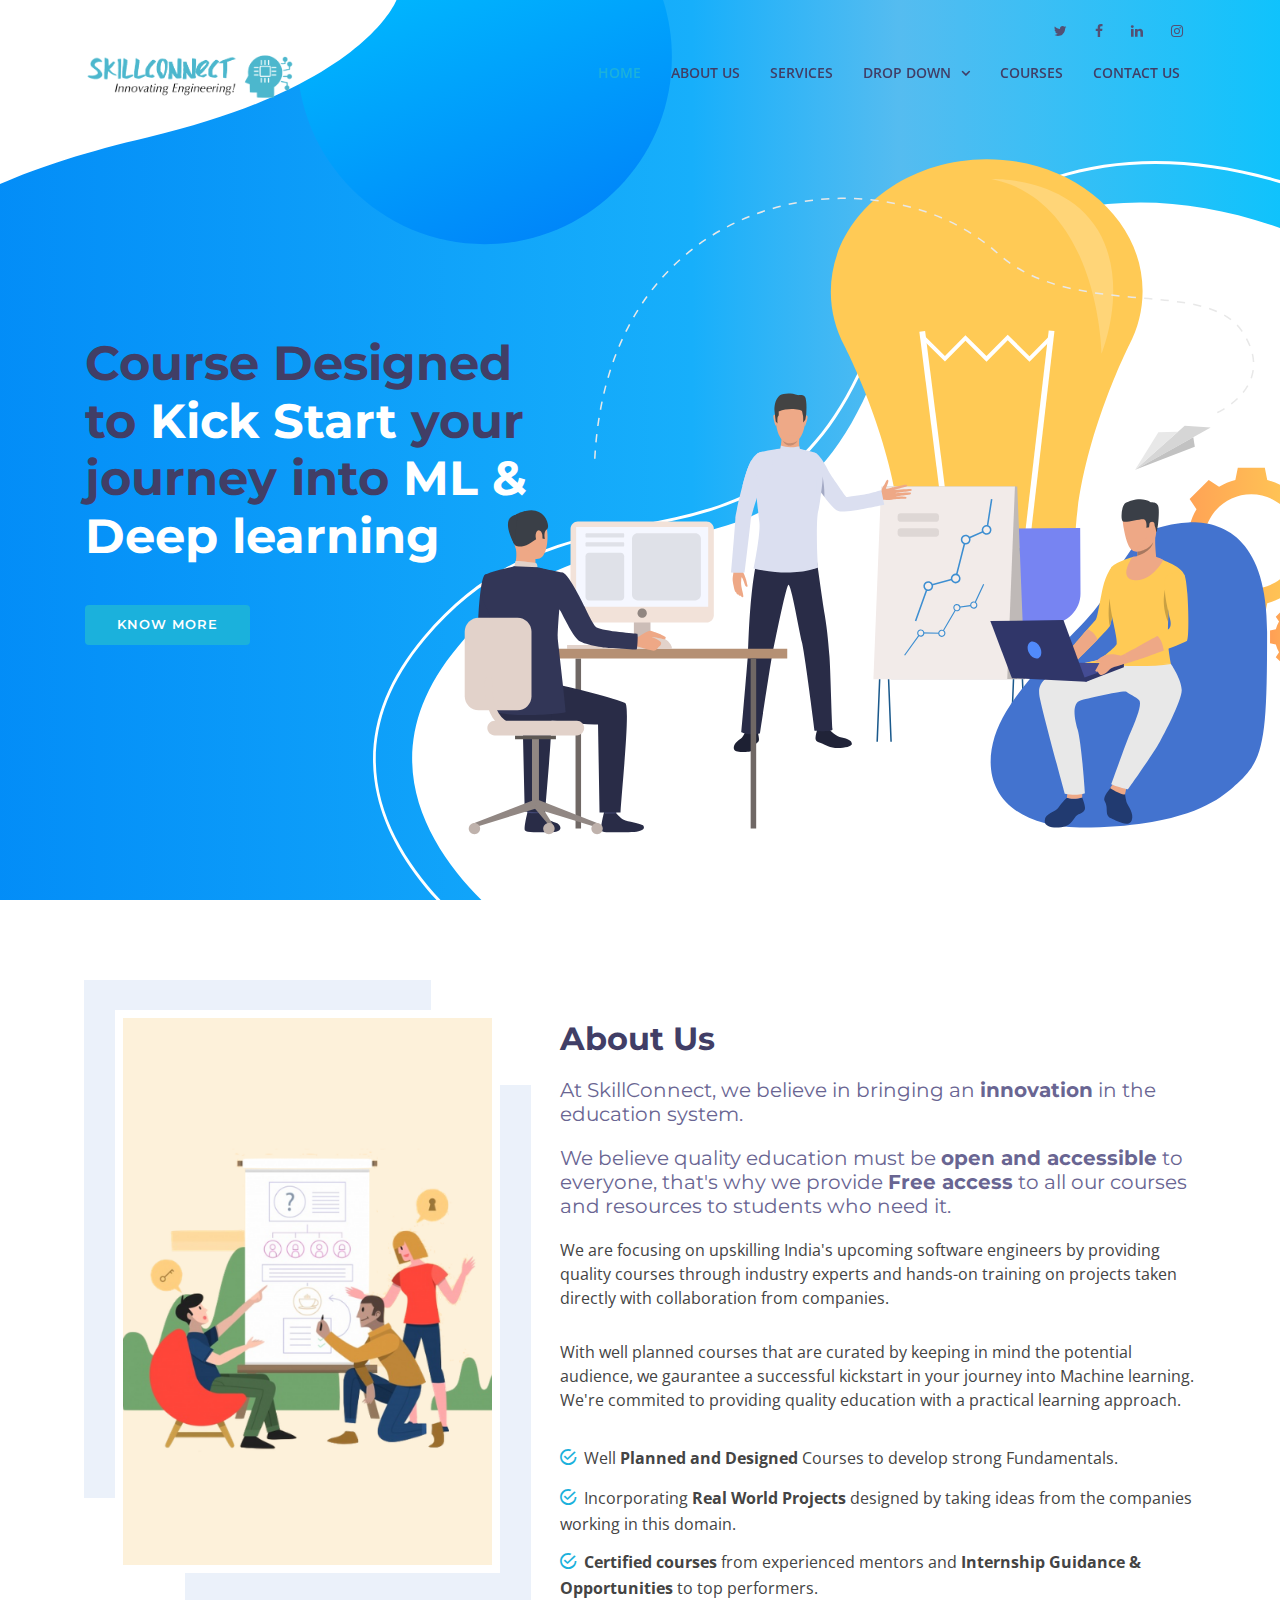
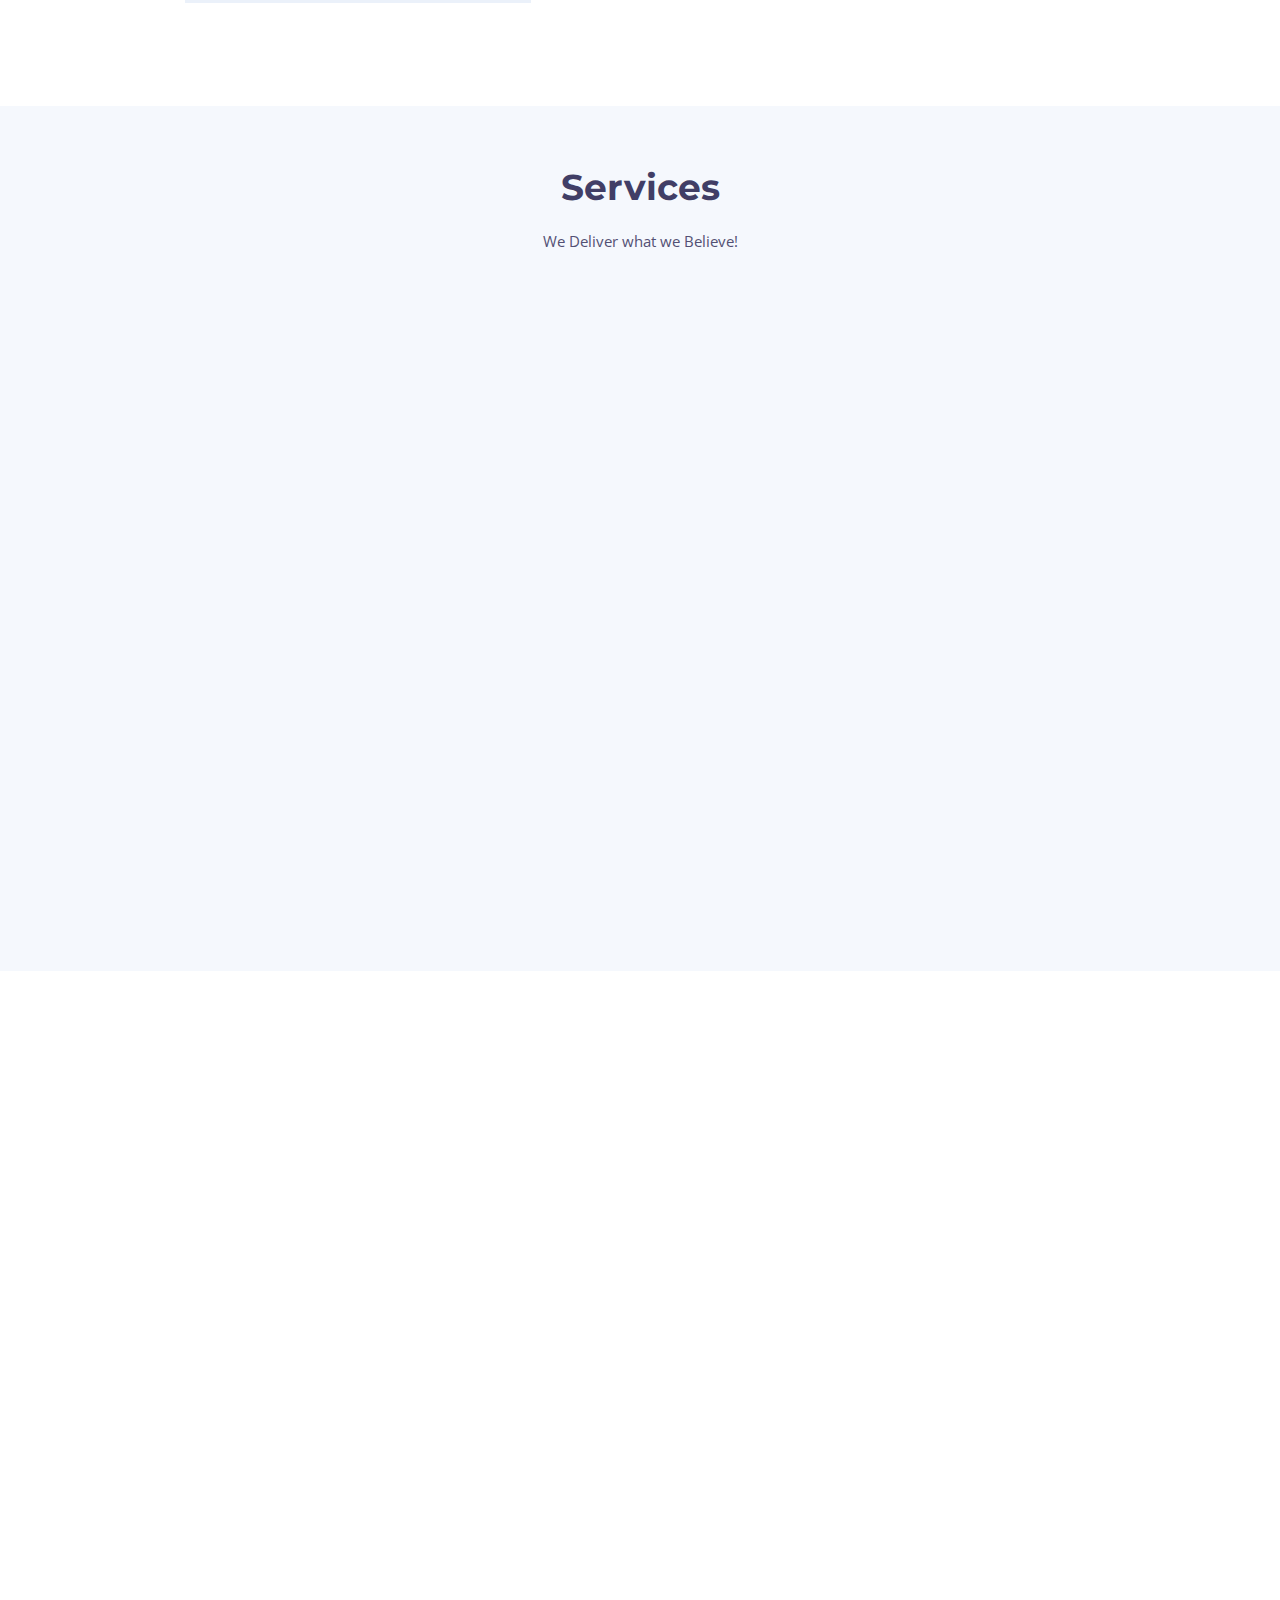
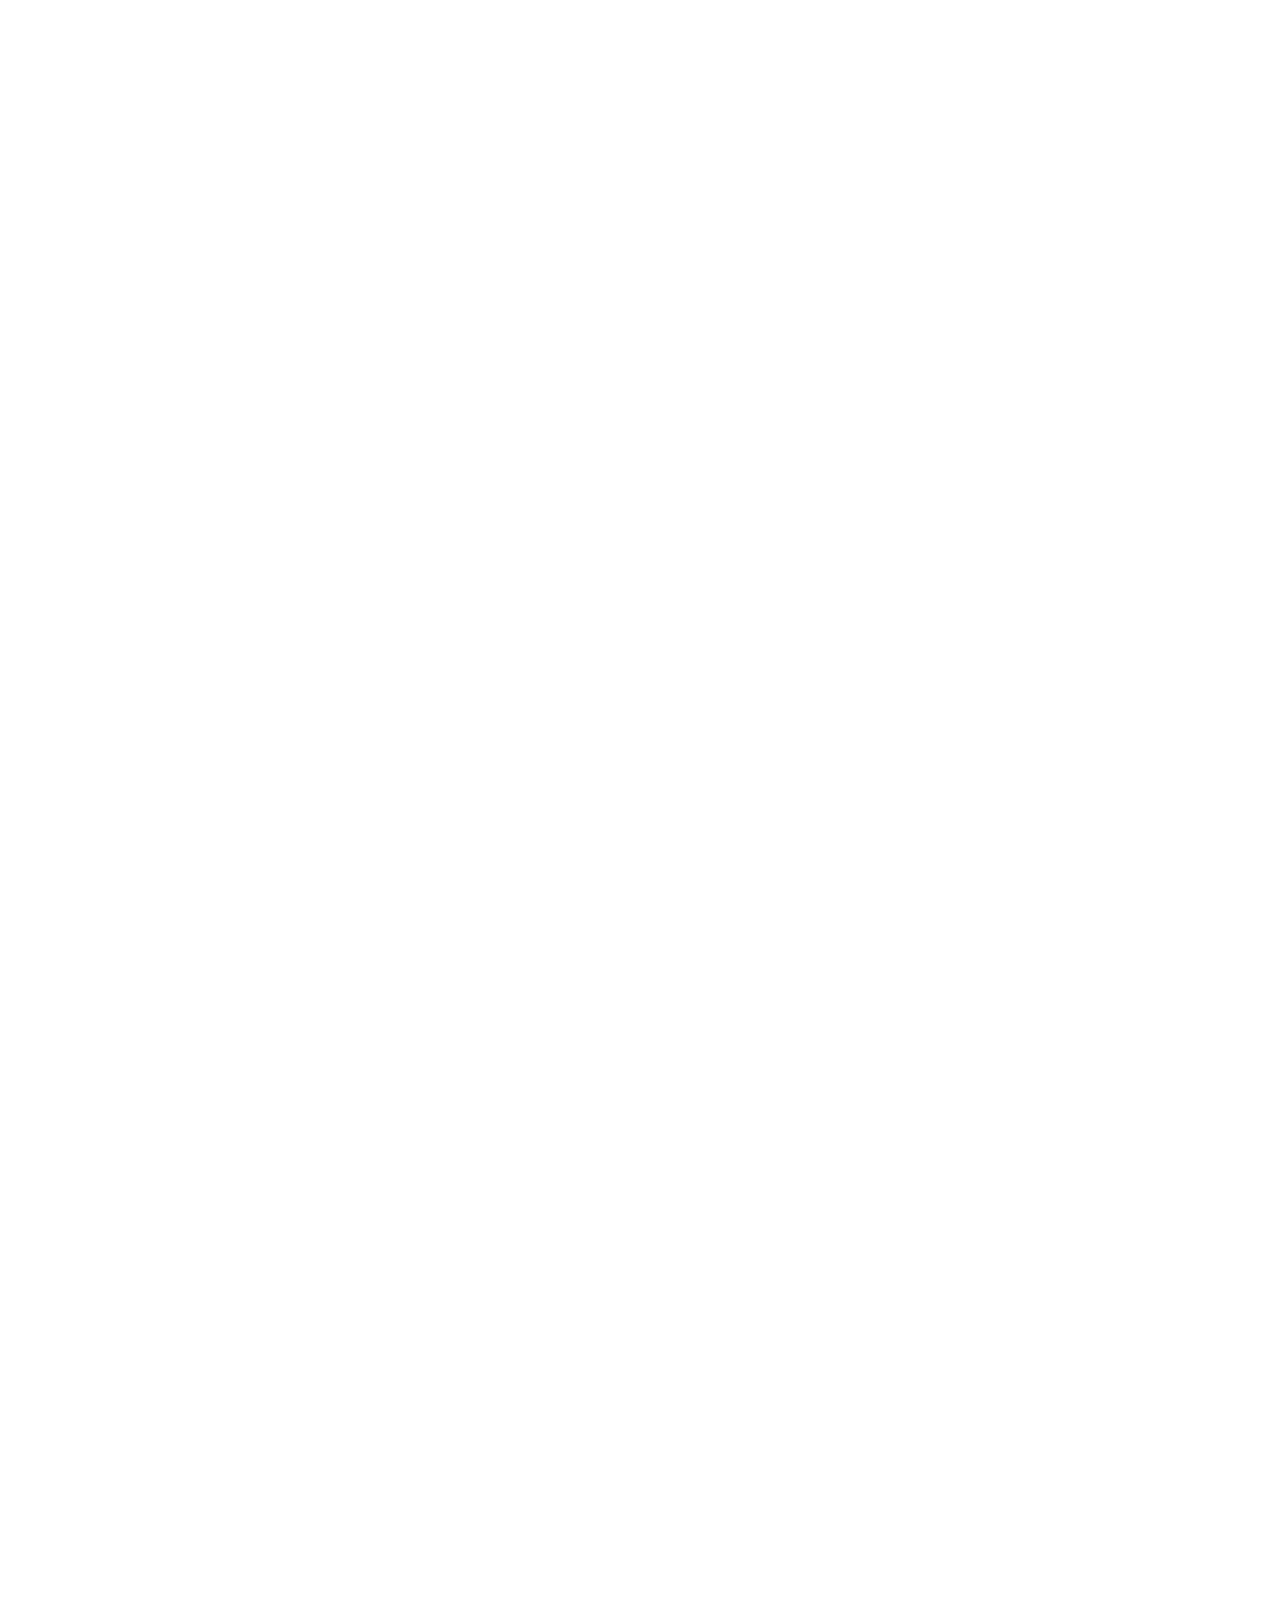
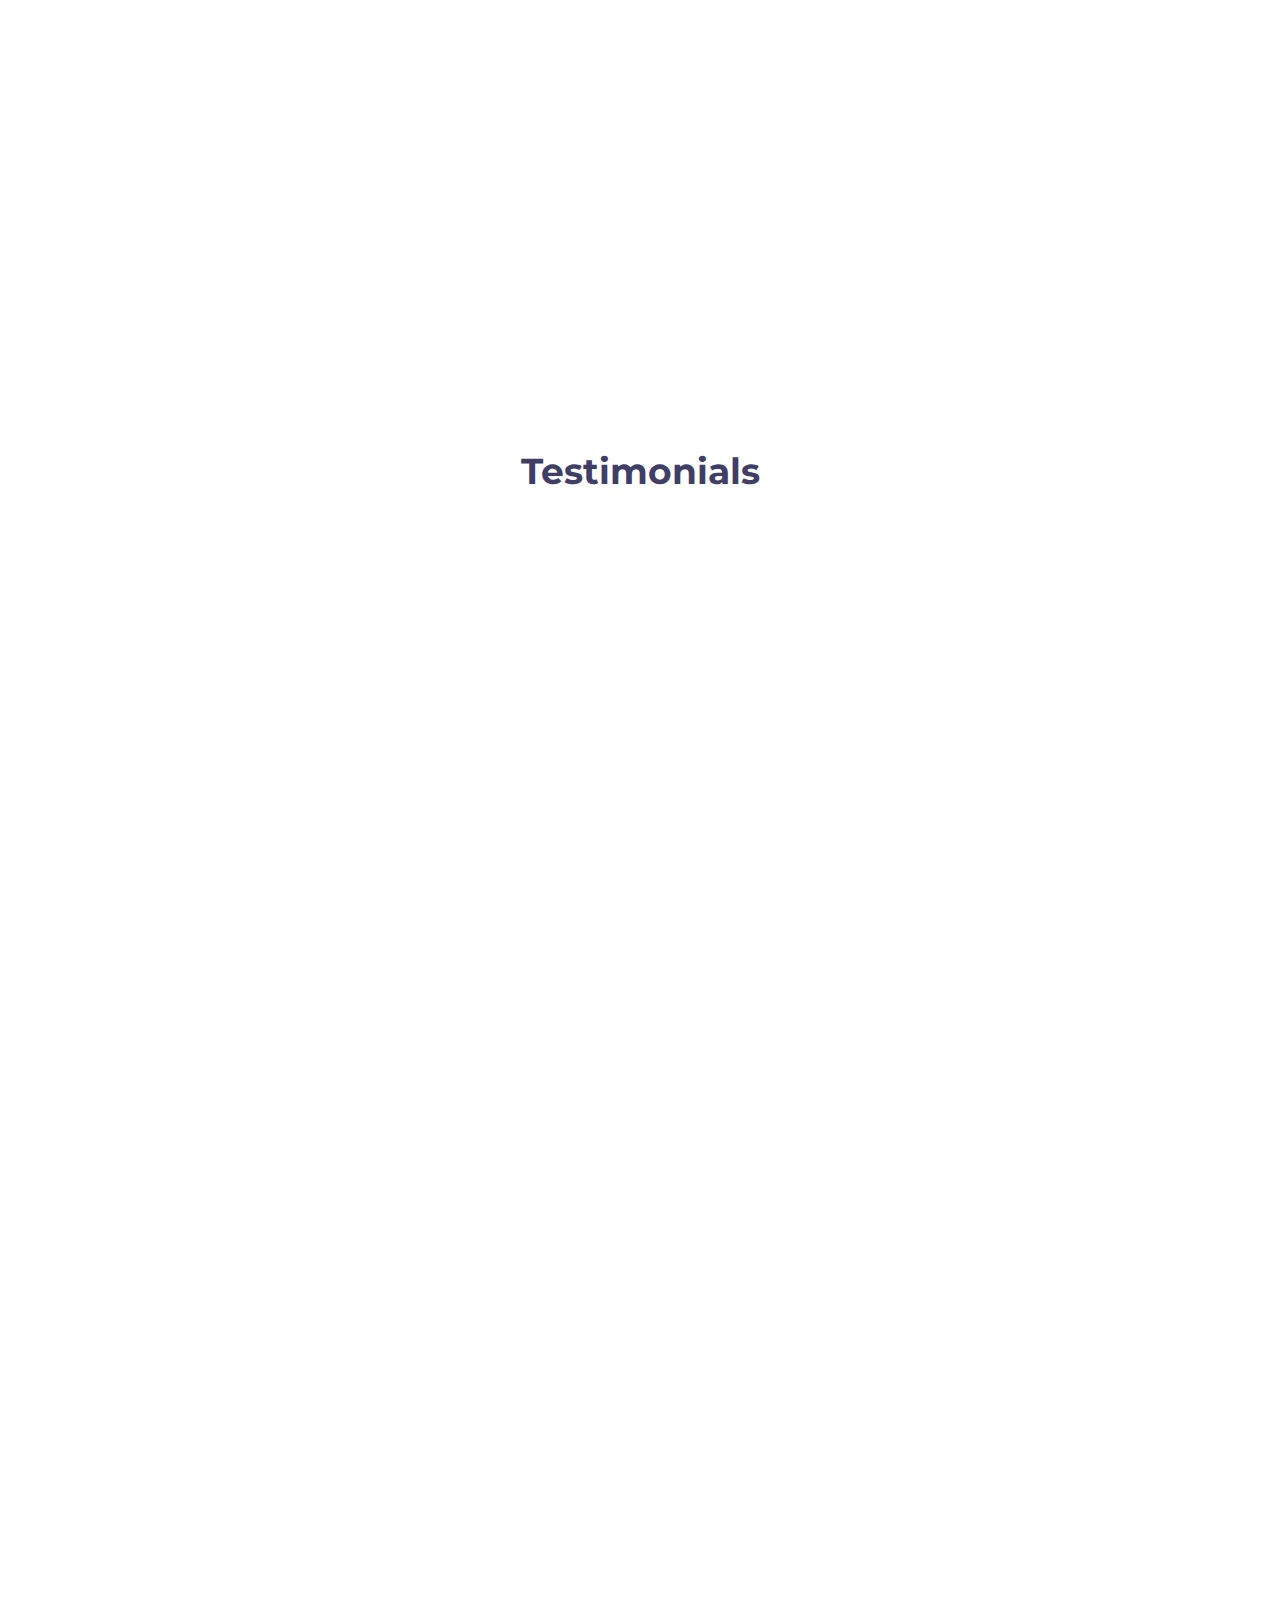
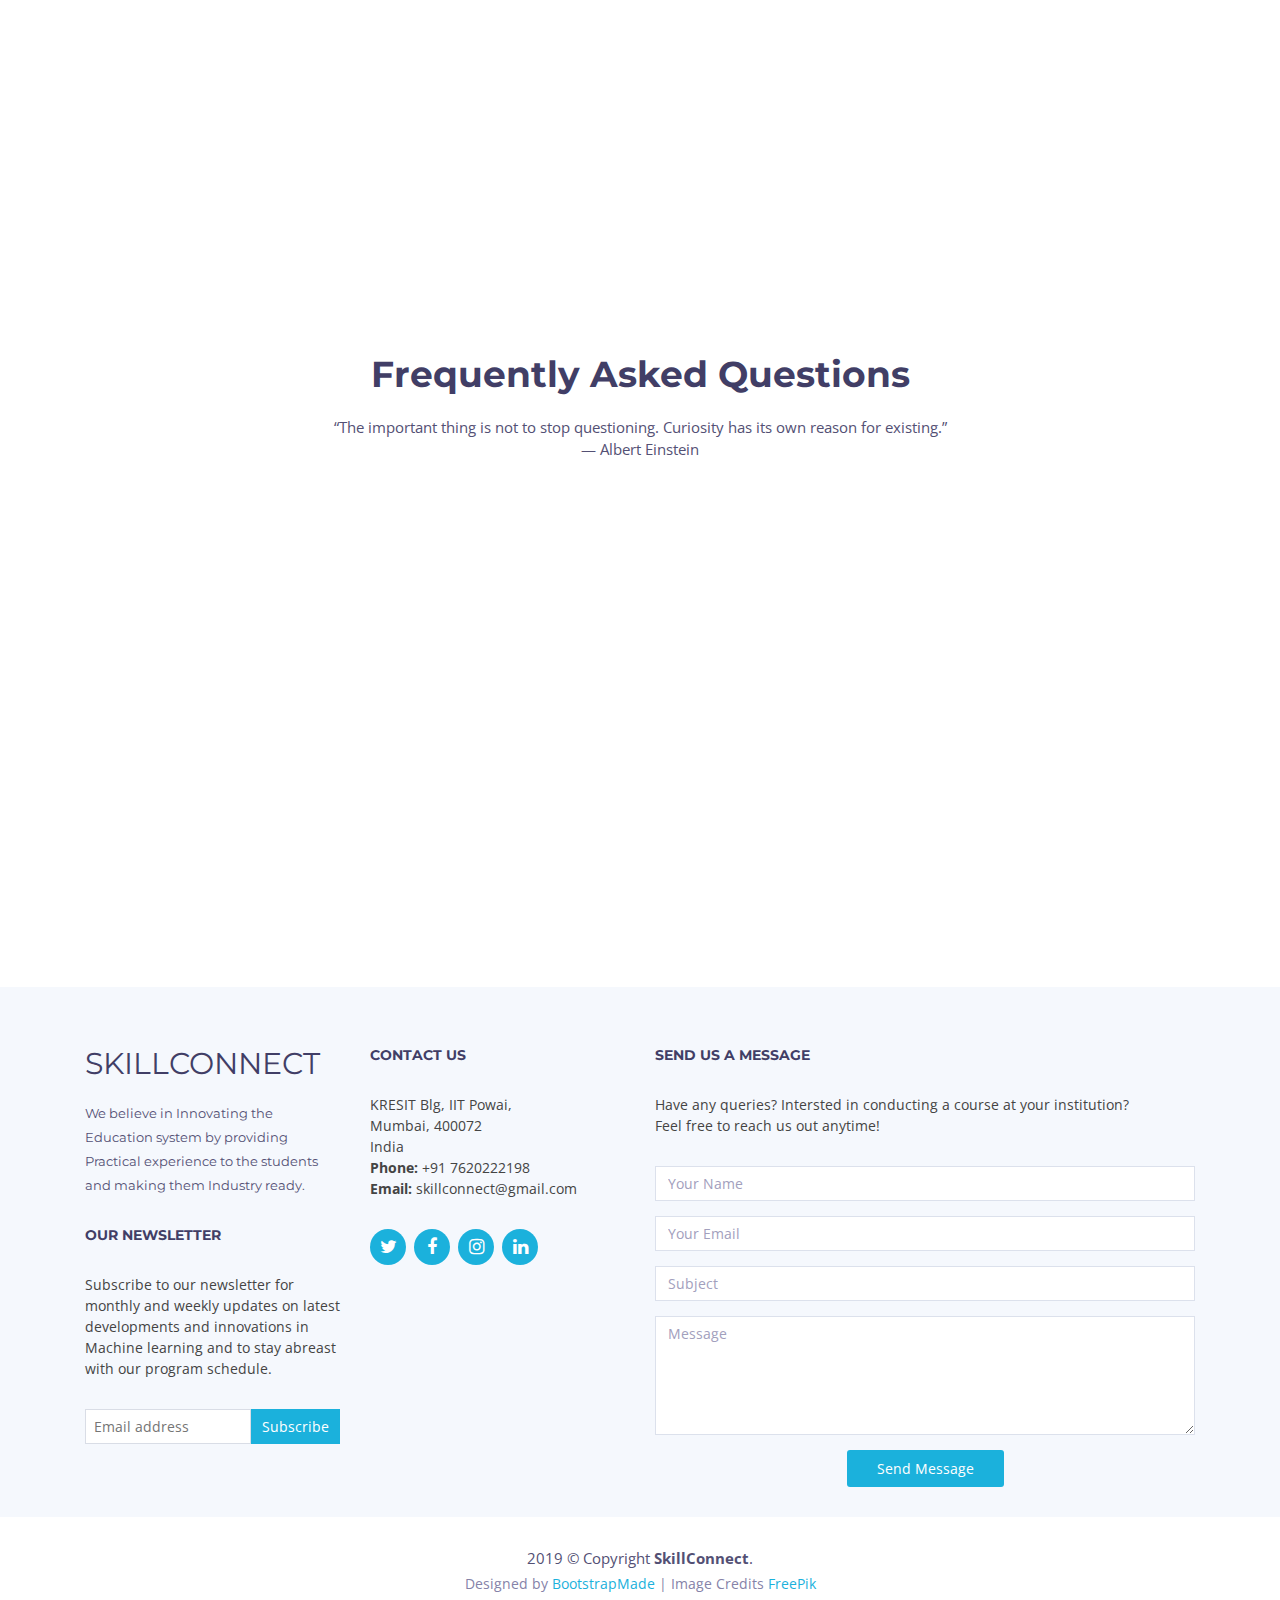
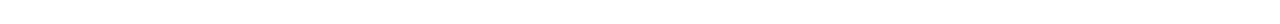
==== index.html @ 47d6748f "first commit q!" ====
<!DOCTYPE html>
<html lang="en">
<head>
  <meta charset="utf-8">
  <title>SkillConnect</title>
  <meta content="width=device-width, initial-scale=1.0" name="viewport">
  <meta content="" name="keywords">
  <meta content="" name="description">

  <!-- Favicons -->
  <link href="img/favicon.png" rel="icon">
  <link href="img/apple-touch-icon.png" rel="apple-touch-icon">

  <!-- Google Fonts -->
  <link href="https://fonts.googleapis.com/css?family=Open+Sans:300,300i,400,400i,500,600,700,700i|Montserrat:300,400,500,600,700" rel="stylesheet">

  <!-- Bootstrap CSS File -->
  <link href="lib/bootstrap/css/bootstrap.min.css" rel="stylesheet">

  <!-- Libraries CSS Files -->
  <link href="lib/font-awesome/css/font-awesome.min.css" rel="stylesheet">
  <link href="lib/animate/animate.min.css" rel="stylesheet">
  <link href="lib/ionicons/css/ionicons.min.css" rel="stylesheet">
  <link href="lib/owlcarousel/assets/owl.carousel.min.css" rel="stylesheet">
  <link href="lib/lightbox/css/lightbox.min.css" rel="stylesheet">

  <!-- Main Stylesheet File -->
  <link href="css/style.css" rel="stylesheet">

</head>

<body>
  <!--==========================
  Header
  ============================-->
  <header id="header">

    <div id="topbar">
      <div class="container">
        <div class="social-links">
          <a href="#" class="twitter"><i class="fa fa-twitter"></i></a>
          <a href="#" class="facebook"><i class="fa fa-facebook"></i></a>
          <a href="#" class="linkedin"><i class="fa fa-linkedin"></i></a>
          <a href="#" class="instagram"><i class="fa fa-instagram"></i></a>
        </div>
      </div>
    </div>

    <div class="container">

      <div class=" float-left">
        <!-- Uncomment below if you prefer to use an image logo -->
        <!-- <h1 class="text-light"><a href="#intro" class="scrollto"><span>SkillConnect</span></a></h1> -->
        <!-- <a href="#header" class="scrollto"><img src="img/SkillConnect_logo.png" height="400" width="202"></a> -->
        <a href="#intro" class="scrollto"><img src="img/logo.png" class="img-fluid" style="max-height:50px;"></a>
      </div>

      <nav class="main-nav float-right d-none d-lg-block">
        <ul>
          <li class="active"><a href="#intro">Home</a></li>
          <li><a href="#about">About Us</a></li>
          <li><a href="#services">Services</a></li>
          <li class="drop-down"><a href="">Drop Down</a>
            <ul>
              <li><a href="#">Drop Down 1</a></li>
              <li class="drop-down"><a href="#">Drop Down 2</a>
                <ul>
                  <li><a href="#">Deep Drop Down 1</a></li>
                  <li><a href="#">Deep Drop Down 2</a></li>
                  <li><a href="#">Deep Drop Down 3</a></li>
                  <li><a href="#">Deep Drop Down 4</a></li>
                  <li><a href="#">Deep Drop Down 5</a></li>
                </ul>
              </li>
              <li><a href="#">Drop Down 3</a></li>
              <li><a href="#">Drop Down 4</a></li>
              <li><a href="#">Drop Down 5</a></li>
            </ul>
          </li>
          <li><a href="#pricing">Courses</a></li>
          <li><a href="#footer">Contact Us</a></li>
        </ul>
      </nav><!-- .main-nav -->

    </div>
  </header><!-- #header -->

  <!--==========================
    Intro Section
  ============================-->
  <section id="intro" class="clearfix">
    <div class="container d-flex h-100">
      <div class="row justify-content-center align-self-center">
        <div class="col-md-6 intro-info order-md-first order-last">
          <h2>Course Designed<br>to<span> Kick Start</span> your journey into<span> ML & Deep learning</span> </h2>
          <div>
            <a href="#about" class="btn-get-started scrollto">Know More</a>
          </div>
        </div>

        <!-- <div class="col-md-6 intro-img order-md-last order-first"> -->
        <div class="col-md-6 intro-img order-md-last order-first">
          <!-- <img src="img/intro-img.png" alt="" class="img-fluid"> -->
        </div>
      </div>

    </div>
  </section><!-- #intro -->

  <main id="main">

    <!--==========================
      About Us Section
    ============================-->
    <section id="about">

      <div class="container">
        <div class="row">

          <div class="col-lg-5 col-md-6">
            <div class="about-img">
              <img src="img/about-img.jpg" alt="">
            </div>
          </div>

          <div class="col-lg-7 col-md-6">
            <div class="about-content">
              <h2>About Us</h2>
              <h3>At SkillConnect, we believe in bringing an <strong>innovation</strong> in the education system.</h3>
              <h3>We believe quality education must be <strong>open and accessible</strong> to everyone, that's why we provide <strong>Free access</strong> to all our courses and resources to students who need it.</h3>
              <p>We are focusing on upskilling India's upcoming software engineers by providing quality courses through industry experts and hands-on training on projects taken directly with collaboration from companies.</p>
              <p>With well planned courses that are curated by keeping in mind the potential audience, we gaurantee a successful kickstart in your journey into Machine learning. We're commited to providing quality education with a practical learning approach.</p>
              <ul>
                <li><i class="ion-android-checkmark-circle"></i> Well <strong>Planned and Designed</strong> Courses to develop strong Fundamentals.</li>
                <li><i class="ion-android-checkmark-circle"></i> Incorporating <strong>Real World Projects</strong> designed by taking ideas from the companies working in this domain.</li>
                <li><i class="ion-android-checkmark-circle"></i> <strong>Certified courses</strong> from experienced mentors and <strong>Internship Guidance & Opportunities</strong> to top performers.</li>
              </ul>
            </div>
          </div>
        </div>
      </div>

    </section><!-- #about -->


    <!--==========================
      Services Section
    ============================-->
    <section id="services" class="section-bg">
      <div class="container">

        <header class="section-header">
          <h3>Services</h3>
          <p>We Deliver what we Believe!</p>
        </header>

        <div class="row">

          <div class="col-md-6 col-lg-4 wow bounceInUp" data-wow-duration="1.4s">
            <div class="box">
              <div class="icon" style="background: #fceef3;"><i class="ion-ios-star" style="color: #ff689b;"></i></div>
              <h4 class="title"><a href="">Learn from experts</a></h4>
              <p class="description">Mentors are a group of Researchers from premier institutes with vast experience in teaching and training.</p>
            </div>
          </div>
          <div class="col-md-6 col-lg-4 wow bounceInUp" data-wow-duration="1.4s">
            <div class="box">
              <div class="icon" style="background: #fff0da;"><i class="ion-ios-paper-outline" style="color: #e98e06;"></i></div>
              <h4 class="title"><a href="">Certified Course</a></h4>
              <p class="description">We're offering a number of offline intensive courses. Get certified in the hot-topics that interest you the most.</p>
            </div>
          </div>

          <div class="col-md-6 col-lg-4 wow bounceInUp" data-wow-delay="0.1s" data-wow-duration="1.4s">
            <div class="box">
              <div class="icon" style="background: #e6fdfc;"><i class="fa fa-check-square-o" style="color: #3fcdc7;"></i></div>
              <h4 class="title"><a href="">Commitment to Quality</a></h4>
              <p class="description">If you're unhappy with our program & feel you shouldn't have to pay for it then<br><b> We won't charge you anything.</b></p>
            </div>
          </div>
          <div class="col-md-6 col-lg-4 wow bounceInUp" data-wow-delay="0.1s" data-wow-duration="1.4s">
            <div class="box">
              <div class="icon" style="background: #eafde7;"><i class="ion-android-happy" style="color:#41cf2e;"></i></div>
              <h4 class="title"><a href="">Code for Schools</a></h4>
              <p class="description">We believe in giving every child the skills and opportunity to change the world through our foundation courses.</p>
            </div>
          </div>

          <div class="col-md-6 col-lg-4 wow bounceInUp" data-wow-delay="0.2s" data-wow-duration="1.4s">
            <div class="box">
              <div class="icon" style="background: #e1eeff;"><i class="fa fa-code" style="color: #2282ff;"></i></div>
              <h4 class="title"><a href="">Industry Projects</a></h4>
              <p class="description">We strongly believe in learning by doing that's why we collect real-world projects through collaboration with companies.</p>
            </div>
          </div>
          <div class="col-md-6 col-lg-4 wow bounceInUp" data-wow-delay="0.2s" data-wow-duration="1.4s">
            <div class="box">
              <div class="icon" style="background: #ecebff;"><i class="fa fa-rocket" style="color: #8660fe;"></i></div>
              <h4 class="title"><a href="">Internship Guidance</a></h4>
              <p class="description">Just Certificates aren't a great way to measure skills, we provide Internship Guidance to top performers.</p>
            </div>
          </div>

        </div>

      </div>
    </section><!-- #services -->

    <!--==========================
      Why Us Section
    ============================-->
    <section id="why-us" class="wow fadeIn">
      <div class="container-fluid">

        <header class="section-header">
          <h3>Why choose us?</h3>
          <p>When you make a choice, you change the future.</p>
        </header>

        <div class="row">

          <div class="col-lg-6">
            <div class="why-us-img">
              <img src="img/why-us.jpg" alt="" class="img-fluid">
            </div>
          </div>

          <div class="col-lg-6">
            <div class="why-us-content">
              <p>We live in a country where number of engineers is increasing tremendously, but a survey says 67% engineers are not skilled to get jobs. Considering graduates from Mumbai University only 0.4% engineers are getting salary above 8 lakhs/year.<br><br>We strongly believe that it’s experience that makes one more skilled than just theoretical knowledge. Our company is trying to bridge the gap between students and experts through intensive training courses and internship opportunities.</p>

              <div class="features wow bounceInUp clearfix">
                <i class="fa fa-male" style="color: #f058dc;"></i>
                <h4>Learn from experienced Researchers.</h4>
                <p>We're a team of Researchers and Developers with a vast experience in teaching and training.</p>
              </div>

              <div class="features wow bounceInUp clearfix">
                <i class="fa fa-credit-card" style="color: #ffb774;"></i>
                <h4>Pay only if you're benefited!</h4>
                <p>Our first Commitment is to provide quality education, if you're unhappy with the experience, we believe that we become unsuccessful and we won't charge you anything.</p>
              </div>

              <div class="features wow bounceInUp clearfix">
                <i class="fa fa-check-square-o" style="color: #589af1;"></i>
                <h4>Free Access</h4>
                <p>We believe quality education must be open and accessible to everyone, that's why we provide Free access to all our courses and resources to students who need it.</p>
              </div>

            </div>

          </div>

        </div>

      </div>

      <div class="container">
        <div class="row counters">

          <div class="col-lg-3 col-6 text-center">
            <span data-toggle="counter-up">10</span>
            <p>Schools & Colleges</p>
          </div>

          <div class="col-lg-3 col-6 text-center">
            <span data-toggle="counter-up">300</span>
            <p>Students & Faculties</p>
          </div>

          <div class="col-lg-3 col-6 text-center">
            <span data-toggle="counter-up">1,364</span>
            <p>Hours Of Hard Work</p>
          </div>

          <div class="col-lg-3 col-6 text-center">
            <span data-toggle="counter-up">18</span>
            <p>Projects</p>
          </div>

        </div>

      </div>
    </section>

    <!--==========================
      Call To Action Section
    ============================-->
    <section id="call-to-action" class="wow fadeInUp">
      <div class="container">
        <div class="row">
          <div class="col-lg-9 text-center text-lg-left">
            <h3 class="cta-title">Journey Begins</h3>
            <p class="cta-text">Do you wish to enter the realm of Artificial Intelligence, but don't know exactly where to start?<br>SkillConnect, brings to you two day intensive AI: Deep Learning program. This program will help you to kick start a career in the field of Artificial Intelligence. Starting right from scratch, we will cover every single topic in deep learning that you've been hearing since a long time.</p>
          </div>
          <div class="col-lg-3 cta-btn-container text-center">
            <a class="cta-btn align-middle" href="#">Register Now</a>
          </div>
        </div>

      </div>
    </section><!-- #call-to-action -->

    <!--==========================
      Features Section
    ============================-->
    <section id="features">
      <div class="container">

        <div class="row feature-item">
          <div class="col-lg-6 wow fadeInUp">
            <img src="img/mission.png" class="img-fluid" alt="">
          </div>
          <div class="col-lg-6 wow fadeInUp pt-5 pt-lg-0">
            <h4>Our Mission</h4>
            <p>To Innovate the Education System and mark a revolution by bringing the tech-industry and "education-factory" closer to each other and upskilling engineers to become quality contributors.</p>
            <p>We're here not just to conduct course but to make an impact in your career. We’re providing a platform to develop new skills and get hands-on training on real world projects.</p>
            <p>We're also working with schools to bring the change in the young minds by giving them opportunities to learn with a practical approach and open up their minds for creativity and productivity rather than just boring classroom lectures.</p>
          </div>
        </div>

        <div class="row feature-item mt-5 pt-5">
          <div class="col-lg-6 wow fadeInUp order-1 order-lg-2">
            <img src="img/commitment.png" class="img-fluid" alt="">
          </div>

          <div class="col-lg-6 wow fadeInUp pt-4 pt-lg-0 order-2 order-lg-1">
            <h4>Our Commitment.</h4>
            <p><b>Assured Quality:</b> We take complete responsibility  that our courses are gonna make an impact in your journey into Machine learning. With huge number of hours poured into curating this platform we trust our products.</p>
            <p><b>No Payment Policy:</b> Even after taking the complete course, if you feel that it isn’t worth the amount. Then we’ll apologise for wasting your quality time and won’t ask you for any payments.</p>
            <p><b>Free Resources:</b> With the core aim to provide education to everyone, we will make all our courses and resources freely available for those who can’t afford them.</p>
          </div>

        </div>

      </div>
    </section><!-- #about -->

    <!--==========================
      Clients Section
    ============================-->
    <section id="testimonials">
      <div class="container">

        <header class="section-header">
          <h3>Testimonials</h3>
        </header>

        <div class="row justify-content-center">
          <div class="col-lg-8">

            <div class="owl-carousel testimonials-carousel wow fadeInUp">

              <div class="testimonial-item">
                <img src="img/testimonial-1.jpg" class="testimonial-img" alt="">
                <h3>Dr. Prasanna Nambiar</h3>
                <h4>Principal, Don Bosco Institute of Technology</h4>
                <p>
                  We really appreciate your efforts in sharing your expertise. The session helped students get acquainted with current technology. We seek your cooperation in future as well.
                </p>
              </div>

              <div class="testimonial-item">
                <img src="img/testimonial-2.jpg" class="testimonial-img" alt="">
                <h3>Dr. Milind Shah</h3>
                <h4>HOD, Fr. Conceicao Rodrigues Institute of Technology</h4>
                <p>
                  It was a great learning experience for students as well as faculty members. Looking forward for further collaboration.
                </p>
              </div>

              <div class="testimonial-item">
                <img src="img/testimonial-3.jpg" class="testimonial-img" alt="">
                <h3>Mrs. Abha Tiwari</h3>
                <h4>Faculty, Vivekanand Education Society's Institute of Technology</h4>
                <p>
                  Your session on Case Studies and Industrial Challenges in ML,DL and AI was very well received by the Computer Engineering students.
                </p>
              </div>

              <div class="testimonial-item">
                <img src="img/testimonial-4.jpg" class="testimonial-img" alt="">
                <h3>Mrs. S. Jhaval</h3>
                <h4>Facutly, Datta Meghe College of Engineering</h4>
                <p>
                  Eminent Speakers from IIT-B and Don Bosco Institute of Technology. Great learning experience on the Deep learning.
                </p>
              </div>

            </div>

          </div>
        </div>


      </div>
    </section><!-- #testimonials -->

    <!--==========================
      Clients Section
    ============================-->
    <section id="clients" class="wow fadeInUp">
      <div class="container">

        <header class="section-header">
          <!-- h3 -->
          <h4 style="text-align:center;">Our Students are from various renowned engineering Institutions across Mumbai</h4>
        </header>

        <div class="owl-carousel clients-carousel">
          <img src="img/clients/client-1.png" alt="">
          <img src="img/clients/client-2.png" alt="">
          <img src="img/clients/client-3.png" alt="">
          <img src="img/clients/client-4.png" alt="">
          <img src="img/clients/client-5.png" alt="">
          <img src="img/clients/client-6.png" alt="">
        </div>

      </div>
    </section><!-- #clients -->


    <!--==========================
      Pricing Section
    ============================-->
    <section id="pricing" class="wow fadeInUp section-bg">

      <div class="container">

        <header class="section-header">
          <h3>Pricing</h3>
          <p>These are popular courses, we're open to discussion and curating courses that suit well for your institution.<br>All the course are designed by keeping in mind the beginners. Starting right from scratch, we will cover every single topic in depth.</p>
        </header>

        <div class="row flex-items-xs-middle flex-items-xs-center">

          <!-- Basic Plan  -->
          <div class="col-xs-12 col-lg-4">
            <div class="card">
              <div class="card-header">
                <h3><span class="currency">₹</span>200<span class="period">/ student</span></h3>
              </div>
              <div class="card-block">
                <h4 class="card-title">
                  Foundation Course
                </h4>
                <ul class="list-group">
                  <li class="list-group-item">One Day - 8hr Course</li>
                  <li class="list-group-item">Python Fundamentals for ML</li>
                  <li class="list-group-item">Introduction to Machine learning</li>
                  <li class="list-group-item">Case Studies, Scope & Future of ML/DL/AI</li>
                </ul>
                <a href="#" class="btn">Explore More</a>
              </div>
            </div>
          </div>

          <!-- Regular Plan  -->
          <div class="col-xs-12 col-lg-4">
            <div class="card">
              <div class="card-header">
                <h3><span class="currency">₹</span>300<span class="period">/ student</span></h3>
              </div>
              <div class="card-block">
                <h4 class="card-title">
                  Basic Machine learning
                </h4>
                <ul class="list-group">
                  <li class="list-group-item">One Day - 8hr Course</li>
                  <li class="list-group-item">Fundamentals of Machine learning</li>
                  <li class="list-group-item">Intro to Neural Networks</li>
                  <li class="list-group-item">Implementation in everyday life</li>
                </ul>
                <a href="#" class="btn">Explore More</a>
              </div>
            </div>
          </div>

          <!-- Premium Plan  -->
          <div class="col-xs-12 col-lg-4">
            <div class="card">
              <div class="card-header">
                <h3><span class="currency">₹</span>500<span class="period">/ student</span></h3>
              </div>
              <div class="card-block">
                <h4 class="card-title">
                  Advanced Deep learning
                </h4>
                <ul class="list-group">
                  <li class="list-group-item">Two Day - 16hrs Course</li>
                  <li class="list-group-item">Deep dive into Deep Learning</li>
                  <li class="list-group-item">Neural Networks & Computer Vision</li>
                  <li class="list-group-item">Handwritten digits & Face Recognition</li>
                </ul>
                <a href="#" class="btn">Explore More</a>
              </div>
            </div>
          </div>

        </div>
      </div>

    </section><!-- #pricing -->

    <!--==========================
      Frequently Asked Questions Section
    ============================-->
    <section id="faq">
      <div class="container">
        <header class="section-header">
          <h3>Frequently Asked Questions</h3>
          <p>“The important thing is not to stop questioning. Curiosity has its own reason for existing.”<br>― Albert Einstein</p>
        </header>

        <ul id="faq-list" class="wow fadeInUp">
          <li>
            <a data-toggle="collapse" class="collapsed" href="#faq1">Where are the courses conducted? <i class="ion-android-remove"></i></a>
            <div id="faq1" class="collapse" data-parent="#faq-list">
              <p>
                The courses are conducted at schools and colleges in and around Mumbai. We encourage students and colleges to help us organise our programes at your institution so that we can reach out to many students at once.
              </p>
            </div>
          </li>

          <li>
            <a data-toggle="collapse" href="#faq2" class="collapsed">Can I Register as an individual member? <i class="ion-android-remove"></i></a>
            <div id="faq2" class="collapse" data-parent="#faq-list">
              <p>
                We recommend students to encourage their classmates and help us organise lectures at your college. But, if for some reason that is not possible then you can contact us, we will let you know about events around your location.
              </p>
            </div>
          </li>

          <li>
            <a data-toggle="collapse" href="#faq3" class="collapsed">Are the courses free for everyone? What is the difference in paid and free course? <i class="ion-android-remove"></i></a>
            <div id="faq3" class="collapse" data-parent="#faq-list">
              <p>
                We believe education must be open to everyone, that's why we're providing courses on cutting edge technologies at a very nominal rates. Still, if you feel it's much more than you can spend, then we allow you to sit for <strong>lectures and access to all our resources for free</strong>, only difference is you <strong>won't</strong> be getting any certificates.
              </p>
            </div>
          </li>

          <li>
            <a data-toggle="collapse" href="#faq4" class="collapsed">What is your Quality Assurance Commitment and No-payment policy?<i class="ion-android-remove"></i></a>
            <div id="faq4" class="collapse" data-parent="#faq-list">
              <p>
                Our first Commitment is to provide quality education. If you're <strong>unhappy</strong> with the experience and feel the course isn't worth the price, we believe that we've become unsuccessful, and <strong>we won't charge you anything.</strong>
              </p>
            </div>
          </li>

          <li>
            <a data-toggle="collapse" href="#faq5" class="collapsed">What's next after I complete the course? <i class="ion-android-remove"></i></a>
            <div id="faq5" class="collapse" data-parent="#faq-list">
              <p>
                This course is just the beginning of journey. We will help you lay a strong foundation and after the course we'll guide you on self projects that you've to do and steps one should follow to bag an internship in Machine learning.<br>Also, to stay in touch with all the topics one can volunteer at events in other colleges that will help you keep all the topics fresh in mind and make you well prepared for interviews.
              </p>
            </div>
          </li>

          <li>
            <a data-toggle="collapse" href="#faq6" class="collapsed">What can I do if I'm interested but not from Mumbai? <i class="ion-android-remove"></i></a>
            <div id="faq6" class="collapse" data-parent="#faq-list">
              <p>
                We're currently working only with Mumbai colleges but if you can arrange a discussion with your college authorities to allow us to conduct course, we would be really excited to expand :)
              </p>
            </div>
          </li>

        </ul>

      </div>
    </section><!-- #faq -->

  </main>

  <!--==========================
    Footer
  ============================-->
  <footer id="footer" class="section-bg">
    <div class="footer-top">
      <div class="container">

        <div class="row">

          <div class="col-lg-6">

            <div class="row">

                <div class="col-sm-6">

                  <div class="footer-info">
                    <h3>SkillConnect</h3>
                    <p>We believe in Innovating the Education system by providing Practical experience to the students and making them Industry ready.</p>
                  </div>

                  <div class="footer-newsletter">
                    <h4>Our Newsletter</h4>
                    <p>Subscribe to our newsletter for monthly and weekly updates on latest developments and innovations in Machine learning and to stay abreast with our program schedule.</p>
                    <form action="" method="post">
                      <input type="email" name="email" placeholder="Email address"><input type="submit"  value="Subscribe">
                    </form>
                  </div>

                </div>

                <div class="col-sm-6">
                  <!-- <div class="footer-links">
                    <h4>Useful Links</h4>
                    <ul>
                      <li><a href="#">Home</a></li>
                      <li><a href="#">About us</a></li>
                      <li><a href="#">Services</a></li>
                      <li><a href="#">Terms of service</a></li>
                      <li><a href="#">Privacy policy</a></li>
                    </ul>
                  </div> -->

                  <div class="footer-links">
                    <h4>Contact Us</h4>
                    <p>
                      KRESIT Blg, IIT Powai,<br>
                      Mumbai, 400072<br>
                      India<br>
                      <strong>Phone:</strong> +91 7620222198<br>
                      <strong>Email:</strong> skillconnect@gmail.com<br>
                    </p>
                  </div>

                  <div class="social-links">
                    <a href="#" class="twitter"><i class="fa fa-twitter"></i></a>
                    <a href="#" class="facebook"><i class="fa fa-facebook"></i></a>
                    <a href="#" class="instagram"><i class="fa fa-instagram"></i></a>
                    <a href="#" class="linkedin"><i class="fa fa-linkedin"></i></a>
                  </div>

                </div>

            </div>

          </div>

          <div class="col-lg-6">

            <div class="form">

              <h4>Send us a message</h4>
              <p>Have any queries? Intersted in conducting a course at your institution?<br>Feel free to reach us out anytime!</p>
              <form action="" method="post" role="form" class="contactForm">
                <div class="form-group">
                  <input type="text" name="name" class="form-control" id="name" placeholder="Your Name" data-rule="minlen:4" data-msg="Please enter at least 4 chars" />
                  <div class="validation"></div>
                </div>
                <div class="form-group">
                  <input type="email" class="form-control" name="email" id="email" placeholder="Your Email" data-rule="email" data-msg="Please enter a valid email" />
                  <div class="validation"></div>
                </div>
                <div class="form-group">
                  <input type="text" class="form-control" name="subject" id="subject" placeholder="Subject" data-rule="minlen:4" data-msg="Please enter at least 8 chars of subject" />
                  <div class="validation"></div>
                </div>
                <div class="form-group">
                  <textarea class="form-control" name="message" rows="5" data-rule="required" data-msg="Please write something for us" placeholder="Message"></textarea>
                  <div class="validation"></div>
                </div>

                <div id="sendmessage">Your message has been sent. Thank you!</div>
                <div id="errormessage"></div>

                <div class="text-center"><button type="submit" title="Send Message">Send Message</button></div>
              </form>
            </div>

          </div>



        </div>

      </div>
    </div>

    <div class="container">
      <div class="copyright">
        2019 &copy; Copyright <strong>SkillConnect</strong>.
      </div>
      <div class="credits">
        <!--
          All the links in the footer should remain intact.
          You can delete the links only if you purchased the pro version.
          Licensing information: https://bootstrapmade.com/license/
          Purchase the pro version with working PHP/AJAX contact form: https://bootstrapmade.com/buy/?theme=Rapid
        -->
        Designed by <a>BootstrapMade</a> | Image Credits <a>FreePik</a>
      </div>
    </div>
  </footer><!-- #footer -->

  <a href="#" class="back-to-top"><i class="fa fa-chevron-up"></i></a>
  <!-- Uncomment below i you want to use a preloader -->
  <!-- <div id="preloader"></div> -->

  <!-- JavaScript Libraries -->
  <script src="lib/jquery/jquery.min.js"></script>
  <script src="lib/jquery/jquery-migrate.min.js"></script>
  <script src="lib/bootstrap/js/bootstrap.bundle.min.js"></script>
  <script src="lib/easing/easing.min.js"></script>
  <script src="lib/mobile-nav/mobile-nav.js"></script>
  <script src="lib/wow/wow.min.js"></script>
  <script src="lib/waypoints/waypoints.min.js"></script>
  <script src="lib/counterup/counterup.min.js"></script>
  <script src="lib/owlcarousel/owl.carousel.min.js"></script>
  <script src="lib/isotope/isotope.pkgd.min.js"></script>
  <script src="lib/lightbox/js/lightbox.min.js"></script>
  <!-- Contact Form JavaScript File -->
  <script src="contactform/contactform.js"></script>

  <!-- Template Main Javascript File -->
  <script src="js/main.js"></script>

</body>
</html>
---- css/style.css ----
/*
  Theme Name: Rapid
  Theme URL: https://bootstrapmade.com/rapid-multipurpose-bootstrap-business-template/
  Author: BootstrapMade.com
  License: https://bootstrapmade.com/license/
*/

/*--------------------------------------------------------------
# General
--------------------------------------------------------------*/

body {
  background: #fff;
  color: #444;
  font-family: "Open Sans", sans-serif;
}

a {
  color: #1bb1dc;
  transition: 0.5s;
}

a:hover,
a:active,
a:focus {
  color: #0a98c0;
  outline: none;
  text-decoration: none;
}

p {
  padding: 0;
  margin: 0 0 30px 0;
}

h1,
h2,
h3,
h4,
h5,
h6 {
  font-family: "Montserrat", sans-serif;
  font-weight: 400;
  margin: 0 0 20px 0;
  padding: 0;
}

/* Back to top button */

.back-to-top {
  position: fixed;
  display: none;
  background: #1bb1dc;
  color: #fff;
  width: 44px;
  height: 44px;
  text-align: center;
  line-height: 1;
  font-size: 16px;
  border-radius: 50%;
  right: 15px;
  bottom: 15px;
  transition: background 0.5s;
  z-index: 11;
}

.back-to-top i {
  padding-top: 12px;
  color: #fff;
}

/* Prelaoder */

#preloader {
  position: fixed;
  top: 0;
  left: 0;
  right: 0;
  bottom: 0;
  z-index: 9999;
  overflow: hidden;
  background: #fff;
}

#preloader:before {
  content: "";
  position: fixed;
  top: calc(50% - 30px);
  left: calc(50% - 30px);
  border: 6px solid #f2f2f2;
  border-top: 6px solid #1bb1dc;
  border-radius: 50%;
  width: 60px;
  height: 60px;
  -webkit-animation: animate-preloader 1s linear infinite;
  animation: animate-preloader 1s linear infinite;
}

@-webkit-keyframes animate-preloader {
  0% {
    -webkit-transform: rotate(0deg);
    transform: rotate(0deg);
  }

  100% {
    -webkit-transform: rotate(360deg);
    transform: rotate(360deg);
  }
}

@keyframes animate-preloader {
  0% {
    -webkit-transform: rotate(0deg);
    transform: rotate(0deg);
  }

  100% {
    -webkit-transform: rotate(360deg);
    transform: rotate(360deg);
  }
}

/*--------------------------------------------------------------
# Top Bar
--------------------------------------------------------------*/

#topbar {
  padding: 0 0 10px 0;
  font-size: 14px;
  transition: all 0.5s;
}

#topbar .social-links {
  text-align: right;
}

#topbar .social-links a {
  color: #535074;
  padding: 4px 12px;
  display: inline-block;
  line-height: 1px;
}

#topbar .social-links a:hover {
  color: #1bb1dc;
}

#topbar .social-links a:first-child {
  border-left: 0;
}

/*--------------------------------------------------------------
# Header
--------------------------------------------------------------*/

#header {
  height: 110px;
  transition: all 0.5s;
  z-index: 997;
  transition: all 0.5s;
  padding: 20px 0;
  position: fixed;
  left: 0;
  top: 0;
  right: 0;
  transition: all 0.5s;
  z-index: 997;
}

#header.header-scrolled,
#header.header-pages {
  height: 70px;
  padding: 15px 0;
  background-color: #fff;
  box-shadow: 0px 0px 30px rgba(127, 137, 161, 0.3);
}

#header.header-scrolled #topbar,
#header.header-pages #topbar {
  display: none;
}

#header .logo h1 {
  font-size: 36px;
  margin: 0;
  padding: 0;
  line-height: 1;
  font-weight: 400;
  letter-spacing: 3px;
  text-transform: uppercase;
}

#header .logo h1 a,
#header .logo h1 a:hover {
  color: #413e66;
  text-decoration: none;
}

#header .logo img {
  padding: 0;
  margin: 7px 0;
  max-height: 26px;
}

.main-pages {
  margin-top: 60px;
}

/*--------------------------------------------------------------
# Intro Section
--------------------------------------------------------------*/

#intro {
  width: 100%;
  height: 100vh;
  position: relative;
  /*background: #f5f8fd url("../img/intro-bg.jpg") center top no-repeat;*/
  background: #f5f8fd url("../img/background.svg") center top no-repeat;
  background-size: cover;
}

#intro .intro-info h2 {
  color: #413e66;
  margin-bottom: 40px;
  font-size: 48px;
  font-weight: 700;
}

#intro .intro-info h2 span {
  color: #ffffff;
}

#intro .intro-info .btn-get-started,
#intro .intro-info .btn-services {
  font-family: "Montserrat", sans-serif;
  font-size: 13px;
  font-weight: 600;
  text-transform: uppercase;
  letter-spacing: 1px;
  display: inline-block;
  padding: 10px 32px;
  border-radius: 4px;
  transition: 0.5s;
  color: #fff;
  background: #1bb1dc;
  color: #fff;
}

#intro .intro-info .btn-get-started:hover,
#intro .intro-info .btn-services:hover {
  background: #0a98c0;
}

/*--------------------------------------------------------------
# Navigation Menu
--------------------------------------------------------------*/

/* Desktop Navigation */

.main-nav {
  /* Drop Down */
  /* Deep Drop Down */
}

.main-nav,
.main-nav * {
  margin: 0;
  padding: 0;
  list-style: none;
}

.main-nav > ul > li {
  position: relative;
  white-space: nowrap;
  float: left;
}

.main-nav a {
  display: block;
  position: relative;
  color: #413e66;
  padding: 10px 15px;
  transition: 0.3s;
  font-size: 14px;
  font-family: "Open Sans", sans-serif;
  text-transform: uppercase;
  font-weight: 600;
}

.main-nav a:hover,
.main-nav .active > a,
.main-nav li:hover > a {
  color: #1bb1dc;
  text-decoration: none;
}

.main-nav .drop-down ul {
  display: block;
  position: absolute;
  left: 0;
  top: calc(100% - 30px);
  z-index: 99;
  opacity: 0;
  visibility: hidden;
  padding: 10px 0;
  background: #fff;
  box-shadow: 0px 0px 30px rgba(127, 137, 161, 0.25);
  transition: ease all 0.3s;
}

.main-nav .drop-down:hover > ul {
  opacity: 1;
  top: 100%;
  visibility: visible;
}

.main-nav .drop-down li {
  min-width: 180px;
  position: relative;
}

.main-nav .drop-down ul a {
  padding: 10px 20px;
  font-size: 14px;
  font-weight: 500;
  text-transform: none;
  color: #065e77;
}

.main-nav .drop-down ul a:hover,
.main-nav .drop-down ul .active > a,
.main-nav .drop-down ul li:hover > a {
  color: #1bb1dc;
}

.main-nav .drop-down > a:after {
  content: "\f107";
  font-family: FontAwesome;
  padding-left: 10px;
}

.main-nav .drop-down .drop-down ul {
  top: 0;
  left: calc(100% - 30px);
}

.main-nav .drop-down .drop-down:hover > ul {
  opacity: 1;
  top: 0;
  left: 100%;
}

.main-nav .drop-down .drop-down > a {
  padding-right: 35px;
}

.main-nav .drop-down .drop-down > a:after {
  content: "\f105";
  position: absolute;
  right: 15px;
}

/* Mobile Navigation */

.mobile-nav {
  position: fixed;
  top: 0;
  bottom: 0;
  z-index: 9999;
  overflow-y: auto;
  left: -260px;
  width: 260px;
  padding-top: 18px;
  background: rgba(40, 38, 70, 0.8);
  transition: 0.4s;
}

.mobile-nav * {
  margin: 0;
  padding: 0;
  list-style: none;
}

.mobile-nav a {
  display: block;
  position: relative;
  color: #fff;
  padding: 10px 20px;
  font-weight: 500;
}

.mobile-nav a:hover,
.mobile-nav .active > a,
.mobile-nav li:hover > a {
  color: #8dc2fa;
  text-decoration: none;
}

.mobile-nav .drop-down > a:after {
  content: "\f078";
  font-family: FontAwesome;
  padding-left: 10px;
  position: absolute;
  right: 15px;
}

.mobile-nav .active.drop-down > a:after {
  content: "\f077";
}

.mobile-nav .drop-down > a {
  padding-right: 35px;
}

.mobile-nav .drop-down ul {
  display: none;
  overflow: hidden;
}

.mobile-nav .drop-down li {
  padding-left: 20px;
}

.mobile-nav-toggle {
  position: fixed;
  right: 0;
  top: 0;
  z-index: 9998;
  border: 0;
  background: none;
  font-size: 24px;
  transition: all 0.4s;
  outline: none !important;
  line-height: 1;
  cursor: pointer;
  text-align: right;
}

.mobile-nav-toggle i {
  margin: 18px 18px 0 0;
  color: #065e77;
}

.mobile-nav-overly {
  width: 100%;
  height: 100%;
  z-index: 9997;
  top: 0;
  left: 0;
  position: fixed;
  background: rgba(40, 38, 70, 0.8);
  overflow: hidden;
  display: none;
}

.mobile-nav-active {
  overflow: hidden;
}

.mobile-nav-active .mobile-nav {
  left: 0;
}

.mobile-nav-active .mobile-nav-toggle i {
  color: #fff;
}

/*--------------------------------------------------------------
# Sections
--------------------------------------------------------------*/

/* Sections Header
--------------------------------*/

.section-header h3 {
  font-size: 36px;
  color: #413e66;
  text-align: center;
  font-weight: 700;
  position: relative;
  font-family: "Montserrat", sans-serif;
}

.section-header p {
  text-align: center;
  margin: auto;
  font-size: 15px;
  padding-bottom: 60px;
  color: #535074;
  width: 70%;
}

/* Section with background
--------------------------------*/

.section-bg {
  background: #f5f8fd;
}

/* About Us Section
--------------------------------*/

#about {
  padding: 80px 0;
}

#about .about-content {
  padding-top: 40px;
}

#about .about-content h2 {
  color: #413e66;
  font-family: "Montserrat", sans-serif;
  font-weight: 700;
}

#about .about-content h3 {
  color: #696592;
  font-weight: 400;
  font-size: 20px;
  /*font-style: italic;*/
}

#about .about-content ul {
  list-style: none;
  padding: 0;
}

#about .about-content ul li {
  padding-bottom: 10px;
}

#about .about-content ul li i {
  font-size: 20px;
  padding-right: 4px;
  color: #1bb1dc;
}

#about .about-img {
  position: relative;
  margin: 30px 30px 30px 30px;
}

#about .about-img img {
  width: 100%;
  border: 8px solid #fff;
  transition: .5s;
}

#about .about-img img:hover {
  width: 100%;
  -webkit-transform: scale(1.03);
  transform: scale(1.03);
}

#about .about-img::before {
  position: absolute;
  left: -31px;
  top: -30px;
  width: 90%;
  height: 92%;
  z-index: -1;
  content: '';
  background-color: #ebf1fa;
  transition: .5s;
}

#about .about-img::after {
  position: absolute;
  right: -31px;
  bottom: -30px;
  width: 90%;
  height: 92%;
  z-index: -1;
  content: '';
  background-color: #ebf1fa;
  transition: .5s;
}

/* Services Section
--------------------------------*/

#services {
  padding: 60px 0 40px 0;
}

#services .box {
  padding: 30px;
  position: relative;
  overflow: hidden;
  border-radius: 10px;
  margin: 0 10px 40px 10px;
  background: #fff;
  box-shadow: 0 10px 29px 0 rgba(68, 88, 144, 0.1);
  transition: all 0.3s ease-in-out;
  text-align: center;
}

#services .box:hover {
  -webkit-transform: scale(1.1);
  transform: scale(1.1);
}

#services .icon {
  margin: 0 auto 15px auto;
  padding-top: 12px;
  display: inline-block;
  text-align: center;
  border-radius: 50%;
  width: 60px;
  height: 60px;
}

#services .icon i {
  font-size: 36px;
  line-height: 1;
}

#services .title {
  font-weight: 700;
  margin-bottom: 15px;
  font-size: 18px;
}

#services .title a {
  color: #111;
}

#services .box:hover .title a {
  color: #1bb1dc;
}

#services .description {
  font-size: 14px;
  line-height: 28px;
  margin-bottom: 0;
  text-align: left;
}

/* Why Us Section
--------------------------------*/

#why-us {
  padding: 60px 0;
}

#why-us .why-us-content .features {
  margin: 0 0 15px 0;
  padding: 0;
  transition: 0.3s ease-in-out;
}

#why-us .why-us-content .features i {
  font-size: 36px;
  float: left;
}

#why-us .why-us-content .features h4 {
  font-size: 24px;
  font-weight: 600;
  margin-left: 56px;
  color: #413e66;
  margin-bottom: 5px;
}

#why-us .why-us-content .features p {
  font-size: 16px;
  margin-left: 56px;
  color: #555186;
}

#why-us .counters {
  padding-top: 40px;
}

#why-us .counters span {
  font-family: "Montserrat", sans-serif;
  font-weight: bold;
  font-size: 48px;
  display: block;
  color: #555186;
}

#why-us .counters p {
  padding: 0;
  margin: 0 0 20px 0;
  font-family: "Montserrat", sans-serif;
  font-size: 14px;
  color: #8a87b6;
}

/* Call To Action Section
--------------------------------*/

#call-to-action {
  background: #2d2b46;
  background-size: cover;
  padding: 40px 0;
}

#call-to-action .cta-title {
  color: #fff;
  font-size: 28px;
  font-weight: 700;
}

#call-to-action .cta-text {
  color: #fff;
}

#call-to-action .cta-btn {
  font-family: "Montserrat", sans-serif;
  font-weight: 700;
  font-size: 16px;
  letter-spacing: 1px;
  display: inline-block;
  padding: 8px 26px;
  border-radius: 3px;
  transition: 0.5s;
  margin: 10px;
  border: 3px solid #fff;
  color: #fff;
}

#call-to-action .cta-btn:hover {
  background: #1bb1dc;
  border: 3px solid #1bb1dc;
}

/* Features Section
--------------------------------*/

#features {
  padding: 80px 0;
}

#features h4 {
  font-weight: 600;
  font-size: 24px;
}

/* Portfolio Section
--------------------------------*/

#portfolio {
  padding: 60px 0;
}

#portfolio #portfolio-flters {
  padding: 0;
  margin: 5px 0 35px 0;
  list-style: none;
  text-align: center;
}

#portfolio #portfolio-flters li {
  cursor: pointer;
  margin: 15px 15px 15px 0;
  display: inline-block;
  padding: 6px 10px;
  font-size: 16px;
  line-height: 20px;
  color: #413e66;
  margin-bottom: 5px;
  transition: all 0.3s ease-in-out;
}

#portfolio #portfolio-flters li:hover,
#portfolio #portfolio-flters li.filter-active {
  color: #1bb1dc;
}

#portfolio #portfolio-flters li:last-child {
  margin-right: 0;
}

#portfolio .portfolio-item {
  position: relative;
  overflow: hidden;
  margin-bottom: 30px;
}

#portfolio .portfolio-item .portfolio-wrap {
  overflow: hidden;
  position: relative;
  margin: 0;
}

#portfolio .portfolio-item .portfolio-wrap:hover img {
  opacity: 0.4;
  transition: 0.3s;
}

#portfolio .portfolio-item .portfolio-wrap .portfolio-info {
  position: absolute;
  top: 0;
  right: 0;
  bottom: 0;
  left: 0;
  display: -webkit-box;
  display: -webkit-flex;
  display: -ms-flexbox;
  display: flex;
  -webkit-box-pack: center;
  -webkit-justify-content: center;
  -ms-flex-pack: center;
  justify-content: center;
  -webkit-box-align: center;
  -webkit-align-items: center;
  -ms-flex-align: center;
  align-items: center;
  -webkit-box-orient: vertical;
  -webkit-box-direction: normal;
  -webkit-flex-direction: column;
  -ms-flex-direction: column;
  flex-direction: column;
  text-align: center;
  opacity: 0;
  transition: 0.2s linear;
}

#portfolio .portfolio-item .portfolio-wrap .portfolio-info h4 {
  font-size: 22px;
  line-height: 1px;
  font-weight: 700;
  margin-bottom: 14px;
  padding-bottom: 0;
}

#portfolio .portfolio-item .portfolio-wrap .portfolio-info h4 a {
  color: #fff;
}

#portfolio .portfolio-item .portfolio-wrap .portfolio-info h4 a:hover {
  color: #1bb1dc;
}

#portfolio .portfolio-item .portfolio-wrap .portfolio-info p {
  padding: 0;
  margin: 0;
  color: #f8fcff;
  font-weight: 500;
  font-size: 14px;
  text-transform: uppercase;
}

#portfolio .portfolio-item .portfolio-wrap .portfolio-info .link-preview,
#portfolio .portfolio-item .portfolio-wrap .portfolio-info .link-details {
  display: inline-block;
  line-height: 1;
  text-align: center;
  width: 36px;
  height: 36px;
  background: #1bb1dc;
  border-radius: 50%;
  margin: 10px 4px 0 4px;
}

#portfolio .portfolio-item .portfolio-wrap .portfolio-info .link-preview i,
#portfolio .portfolio-item .portfolio-wrap .portfolio-info .link-details i {
  padding-top: 6px;
  font-size: 22px;
  color: #fff;
}

#portfolio .portfolio-item .portfolio-wrap .portfolio-info .link-preview:hover,
#portfolio .portfolio-item .portfolio-wrap .portfolio-info .link-details:hover {
  background: #42c3e8;
}

#portfolio .portfolio-item .portfolio-wrap .portfolio-info .link-preview:hover i,
#portfolio .portfolio-item .portfolio-wrap .portfolio-info .link-details:hover i {
  color: #fff;
}

#portfolio .portfolio-item .portfolio-wrap:hover {
  background: #282646;
}

#portfolio .portfolio-item .portfolio-wrap:hover .portfolio-info {
  opacity: 1;
}

/* Testimonials Section
--------------------------------*/

#testimonials {
  padding: 60px 0;
}

#testimonials .section-header {
  margin-bottom: 40px;
}

#testimonials .testimonial-item .testimonial-img {
  width: 120px;
  border-radius: 50%;
  border: 4px solid #fff;
  float: left;
}

#testimonials .testimonial-item h3 {
  font-size: 20px;
  font-weight: bold;
  margin: 10px 0 5px 0;
  color: #111;
  margin-left: 140px;
}

#testimonials .testimonial-item h4 {
  font-size: 14px;
  color: #999;
  margin: 0 0 15px 0;
  margin-left: 140px;
}

#testimonials .testimonial-item p {
  font-style: italic;
  margin: 0 0 15px 140px;
}

#testimonials .owl-nav,
#testimonials .owl-dots {
  margin-top: 5px;
  text-align: center;
}

#testimonials .owl-dot {
  display: inline-block;
  margin: 0 5px;
  width: 12px;
  height: 12px;
  border-radius: 50%;
  background-color: #ddd;
}

#testimonials .owl-dot.active {
  background-color: #1bb1dc;
}

/* Team Section
--------------------------------*/

#team {
  padding: 60px 0;
}

#team .member {
  text-align: center;
  margin-bottom: 20px;
  position: relative;
  overflow: hidden;
}

#team .member .member-info {
  display: -webkit-box;
  display: -webkit-flex;
  display: -ms-flexbox;
  display: flex;
  -webkit-box-pack: center;
  -webkit-justify-content: center;
  -ms-flex-pack: center;
  justify-content: center;
  -webkit-box-align: center;
  -webkit-align-items: center;
  -ms-flex-align: center;
  align-items: center;
  position: absolute;
  bottom: 0;
  left: 0;
  right: 0;
  transition: 0.2s;
  padding: 15px 0;
  background: rgba(29, 28, 41, 0.6);
}

#team .member .member-info-content {
  transition: margin 0.2s;
  height: 40px;
  transition: height 0.4s;
}

#team .member:hover .member-info {
  transition: 0.4s;
}

#team .member:hover .member-info-content {
  height: 80px;
}

#team .member h4 {
  font-weight: 700;
  margin-bottom: 2px;
  font-size: 18px;
  color: #fff;
}

#team .member span {
  font-style: italic;
  display: block;
  font-size: 13px;
  color: #fff;
}

#team .member .social {
  margin-top: 15px;
}

#team .member .social a {
  transition: none;
  color: #fff;
}

#team .member .social a:hover {
  color: #1bb1dc;
}

#team .member .social i {
  font-size: 18px;
  margin: 0 2px;
}

/* Clients Section
--------------------------------*/

#clients {
  padding: 60px 0;
}

#clients img {
  max-width: 80%;
  /*opacity: 0.5;*/
  transition: 0.3s;
  padding: 15px 0;
}

#clients img:hover {
  opacity: 1;
}

#clients .owl-nav,
#clients .owl-dots {
  margin-top: 5px;
  text-align: center;
}

#clients .owl-dot {
  display: inline-block;
  margin: 0 5px;
  width: 12px;
  height: 12px;
  border-radius: 50%;
  background-color: #ddd;
}

#clients .owl-dot.active {
  background-color: #1bb1dc;
}

/* Pricing Section
--------------------------------*/

#pricing {
  padding: 80px 0;
}

#pricing .card {
  border: 0;
  border-radius: 0px;
  box-shadow: 0 3px 0px 0 rgba(65, 62, 102, 0.08);
  transition: all .3s ease-in-out;
  padding: 36px 0;
  position: relative;
}

#pricing .card:after {
  content: '';
  position: absolute;
  top: 0;
  left: 0;
  width: 0%;
  height: 5px;
  background-color: #1bb1dc;
  transition: 0.5s;
}

#pricing .card:hover {
  -webkit-transform: scale(1.05);
  transform: scale(1.05);
  box-shadow: 0 20px 35px 0 rgba(0, 0, 0, 0.08);
}

#pricing .card:hover:after {
  width: 100%;
}

#pricing .card .card-header {
  background-color: white;
  border-bottom: 0px;
  -moz-text-align-last: center;
  text-align-last: center;
}

#pricing .card .card-title {
  margin-bottom: 16px;
  color: #535074;
}

#pricing .card .card-block {
  padding-top: 0;
  text-align: center;
}

#pricing .card .list-group-item {
  border: 0px;
  padding: 6px;
  color: #413e66;
  font-weight: 300;
}

#pricing .card h3 {
  font-size: 64px;
  margin-bottom: 0px;
  color: #535074;
}

#pricing .card h3 .currency {
  font-size: 30px;
  position: relative;
  font-weight: 400;
  top: -30px;
  letter-spacing: 0px;
}

#pricing .card h3 .period {
  font-size: 16px;
  color: #6c67a3;
  letter-spacing: 0px;
}

#pricing .card .list-group {
  margin-bottom: 15px;
}

#pricing .card .btn {
  text-transform: uppercase;
  font-size: 13px;
  font-weight: 500;
  color: #5f5b96;
  border-radius: 0;
  padding: 10px 24px;
  letter-spacing: 1px;
  border-radius: 3px;
  display: inline-block;
  background: #1bb1dc;
  color: #fff;
}

#pricing .card .btn:hover {
  background: #0a98c0;
}

/* Frequently Asked Questions Section
--------------------------------*/

#faq {
  padding: 60px 0;
  overflow: hidden;
}

#faq #faq-list {
  padding: 0;
  list-style: none;
}

#faq #faq-list li {
  border-bottom: 1px solid #ebebeb;
}

#faq #faq-list a {
  padding: 22px 0;
  display: block;
  position: relative;
  font-family: "Montserrat", sans-serif;
  font-size: 20px;
  line-height: 1;
  font-weight: 400;
  padding-right: 20px;
}

#faq #faq-list i {
  font-size: 24px;
  position: absolute;
  right: 0;
  top: 20px;
}

#faq #faq-list p {
  margin-bottom: 20px;
}

#faq #faq-list a.collapse {
  color: #1bb1dc;
}

#faq #faq-list a.collapsed {
  color: #000;
}

#faq #faq-list a.collapsed i::before {
  content: "\f2c7" !important;
}

/*--------------------------------------------------------------
# Footer
--------------------------------------------------------------*/

#footer {
  padding: 0 0 30px 0;
  font-size: 14px;
  background: #fff;
}

#footer .footer-top {
  padding: 60px 0 30px 0;
  background: #f5f8fd;
}

#footer .footer-top .footer-info {
  margin-bottom: 30px;
}

#footer .footer-top .footer-info h3 {
  font-size: 30px;
  margin: 0 0 20px 0;
  padding: 2px 0 2px 0;
  line-height: 1;
  font-family: "Montserrat", sans-serif;
  color: #413e66;
  font-weight: 400;
  /*letter-spacing: 3px;*/
  text-transform: uppercase;
}

#footer .footer-top .footer-info p {
  font-size: 13px;
  line-height: 24px;
  margin-bottom: 0;
  font-family: "Montserrat", sans-serif;
  color: #535074;
}

#footer .footer-top .social-links a {
  font-size: 18px;
  display: inline-block;
  background: #1bb1dc;
  color: #fff;
  line-height: 1;
  padding: 8px 0;
  margin-right: 4px;
  border-radius: 50%;
  text-align: center;
  width: 36px;
  height: 36px;
  transition: 0.3s;
}

#footer .footer-top .social-links a:hover {
  background: #0a98c0;
  color: #fff;
}

#footer .footer-top h4 {
  font-size: 14px;
  font-weight: bold;
  color: #413e66;
  text-transform: uppercase;
  position: relative;
  padding-bottom: 10px;
}

#footer .footer-top .footer-links {
  margin-bottom: 30px;
}

#footer .footer-top .footer-links ul {
  list-style: none;
  padding: 0;
  margin: 0;
}

#footer .footer-top .footer-links ul li {
  padding: 8px 0;
}

#footer .footer-top .footer-links ul li:first-child {
  padding-top: 0;
}

#footer .footer-top .footer-links ul a {
  color: #696592;
}

#footer .footer-top .footer-links ul a:hover {
  color: #1bb1dc;
}

#footer .footer-top .footer-contact {
  margin-bottom: 30px;
}

#footer .footer-top .footer-contact p {
  line-height: 26px;
}

#footer .footer-top .footer-newsletter {
  margin-bottom: 30px;
}

#footer .footer-top .footer-newsletter input[type="email"] {
  border: 0;
  padding: 6px 8px;
  width: 65%;
  border: 1px solid #d9dde6;
}

#footer .footer-top .footer-newsletter input[type="submit"] {
  background: #1bb1dc;
  border: 1px solid #1bb1dc;
  width: 35%;
  padding: 6px 0;
  text-align: center;
  color: #fff;
  transition: 0.3s;
  cursor: pointer;
}

#footer .footer-top .footer-newsletter input[type="submit"]:hover {
  background: #0a98c0;
}

#footer .footer-top .form .form-group {
  margin-bottom: 15px;
}

#footer .footer-top .form #sendmessage {
  color: #fff;
  background: #1bb1dc;
  display: none;
  text-align: center;
  padding: 15px;
  font-weight: 600;
  margin-bottom: 15px;
}

#footer .footer-top .form #errormessage {
  color: #fff;
  display: none;
  background: red;
  text-align: center;
  padding: 15px;
  font-weight: 600;
  margin-bottom: 15px;
}

#footer .footer-top .form #sendmessage.show,
#footer .footer-top .form #errormessage.show,
#footer .footer-top .form .show {
  display: block;
}

#footer .footer-top .form .validation {
  color: red;
  display: none;
  margin: 0 0 20px;
  font-weight: 400;
  font-size: 13px;
}

#footer .footer-top .form label {
  color: #413e66;
  font-weight: 500;
}

#footer .footer-top .form input,
#footer .footer-top .form textarea {
  border-radius: 0;
  box-shadow: none;
  border: 1px solid #dce1ec;
  font-size: 14px;
}

#footer .footer-top .form input::-webkit-input-placeholder,
#footer .footer-top .form textarea::-webkit-input-placeholder {
  color: #a2a0bd;
}

#footer .footer-top .form input::-moz-placeholder,
#footer .footer-top .form textarea::-moz-placeholder {
  color: #a2a0bd;
}

#footer .footer-top .form input:-ms-input-placeholder,
#footer .footer-top .form textarea:-ms-input-placeholder {
  color: #a2a0bd;
}

#footer .footer-top .form input::placeholder,
#footer .footer-top .form textarea::placeholder {
  color: #a2a0bd;
}

#footer .footer-top .form button[type="submit"] {
  background: #1bb1dc;
  border: 0;
  border-radius: 3px;
  padding: 8px 30px;
  color: #fff;
  transition: 0.3s;
}

#footer .footer-top .form button[type="submit"]:hover {
  background: #0a98c0;
  cursor: pointer;
}

#footer .copyright {
  text-align: center;
  padding-top: 30px;
  color: #535074;
  font-size: 15px;
}

#footer .credits {
  text-align: center;
  font-size: 14px;
  padding-top: 4px;
  color: #8582a8;
}

#footer .credits a {
  color: #1bb1dc;
}

#footer .credits a:hover {
  color: #0a98c0;
}

/*--------------------------------------------------------------
# Responsive Media Queries
--------------------------------------------------------------*/

@media (min-width: 991px) {
  #call-to-action .cta-btn-container {
    display: -webkit-box;
    display: -webkit-flex;
    display: -ms-flexbox;
    display: flex;
    -webkit-box-align: center;
    -webkit-align-items: center;
    -ms-flex-align: center;
    align-items: center;
    -webkit-box-pack: end;
    -webkit-justify-content: flex-end;
    -ms-flex-pack: end;
    justify-content: flex-end;
  }
}

@media (min-width: 992px) {
  #intro .intro-info {
    padding-top: 80px;
  }

  #testimonials .testimonial-item p {
    width: 80%;
  }
}

@media (max-width: 991px) {
  #topbar {
    display: none;
  }

  #header {
    height: 70px;
    padding: 15px 0;
  }

  #header .logo h1 {
    font-size: 28px;
    padding: 8px 0;
  }

  #why-us .why-us-content {
    padding-top: 30px;
  }

  #pricing {
    padding-bottom: 30px;
  }

  #pricing .card {
    margin-bottom: 50px;
  }
}

@media (max-width: 768px) {
  .back-to-top {
    bottom: 15px;
  }

  #faq #faq-list a {
    font-size: 18px;
  }

  #faq #faq-list i {
    top: 13px;
  }
}

@media (max-width: 767px) {
  #intro {
    height: auto;
    padding: 80px 0 60px 0;
  }

  #intro .container {
    height: auto !important;
  }

  #intro .intro-img {
    width: 80%;
  }

  #intro .intro-info {
    text-align: center;
    padding-top: 40px;
  }

  #intro .intro-info h2 {
    font-size: 34px;
    margin-bottom: 30px;
  }

  .section-header p {
    width: 100%;
  }

  #testimonials .testimonial-item {
    text-align: center;
  }

  #testimonials .testimonial-item .testimonial-img {
    float: none;
    margin: auto;
  }

  #testimonials .testimonial-item h3,
  #testimonials .testimonial-item h4,
  #testimonials .testimonial-item p {
    margin-left: 0;
  }
}

@media (max-width: 574px) {
  #footer .footer-top .social-links a {
    margin-bottom: 25px;
  }
}
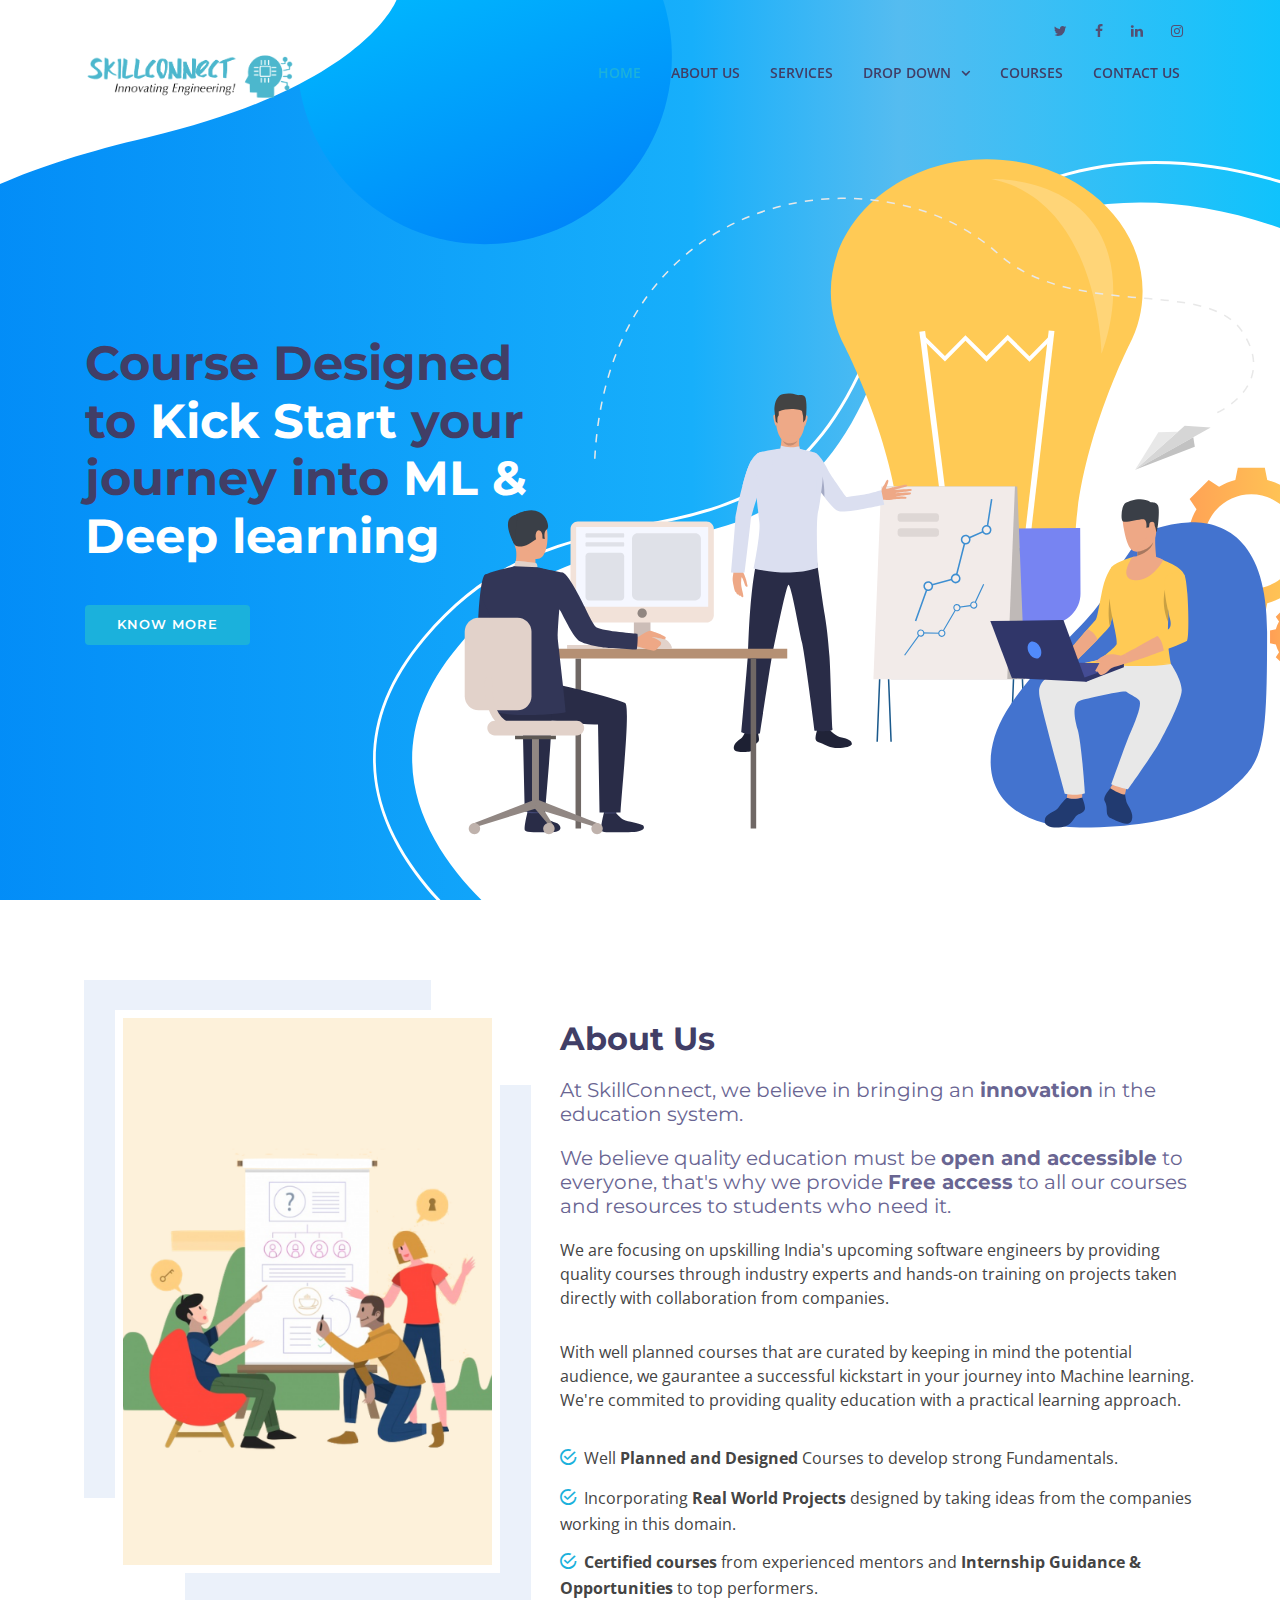
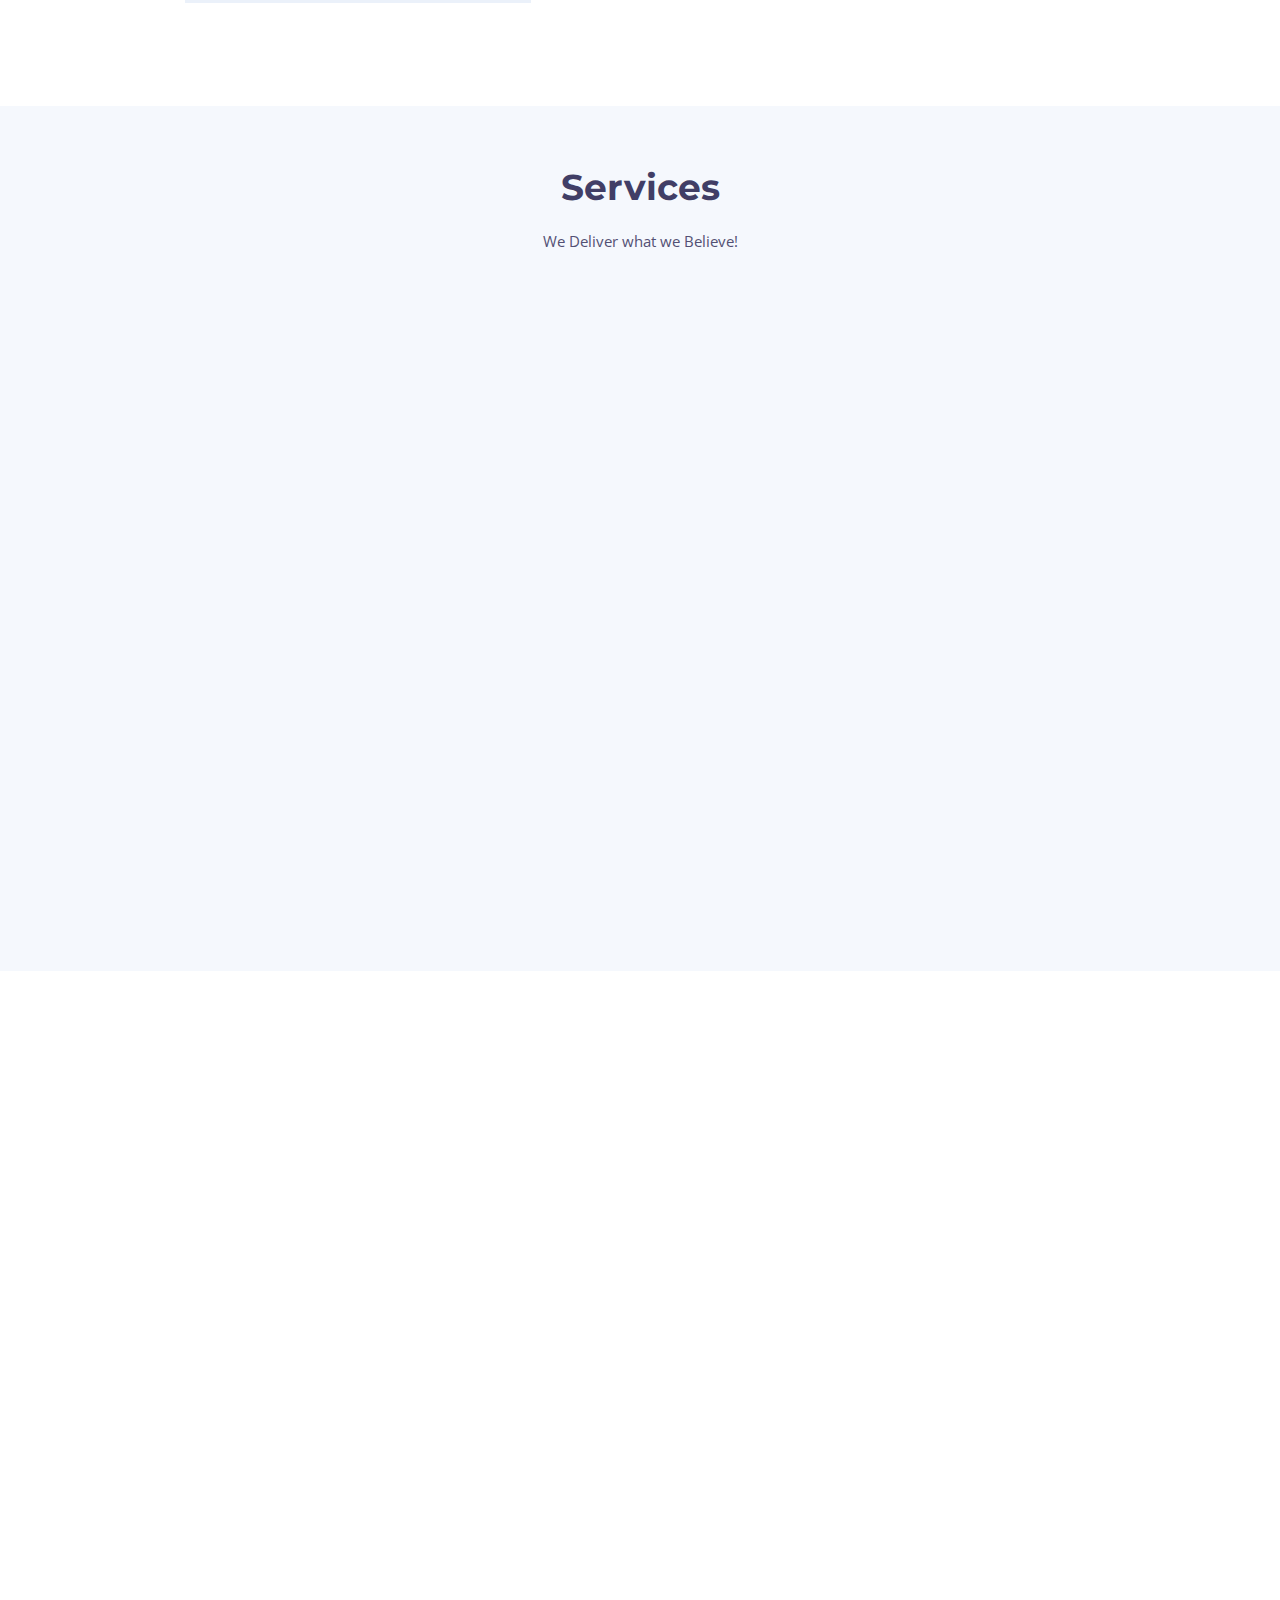
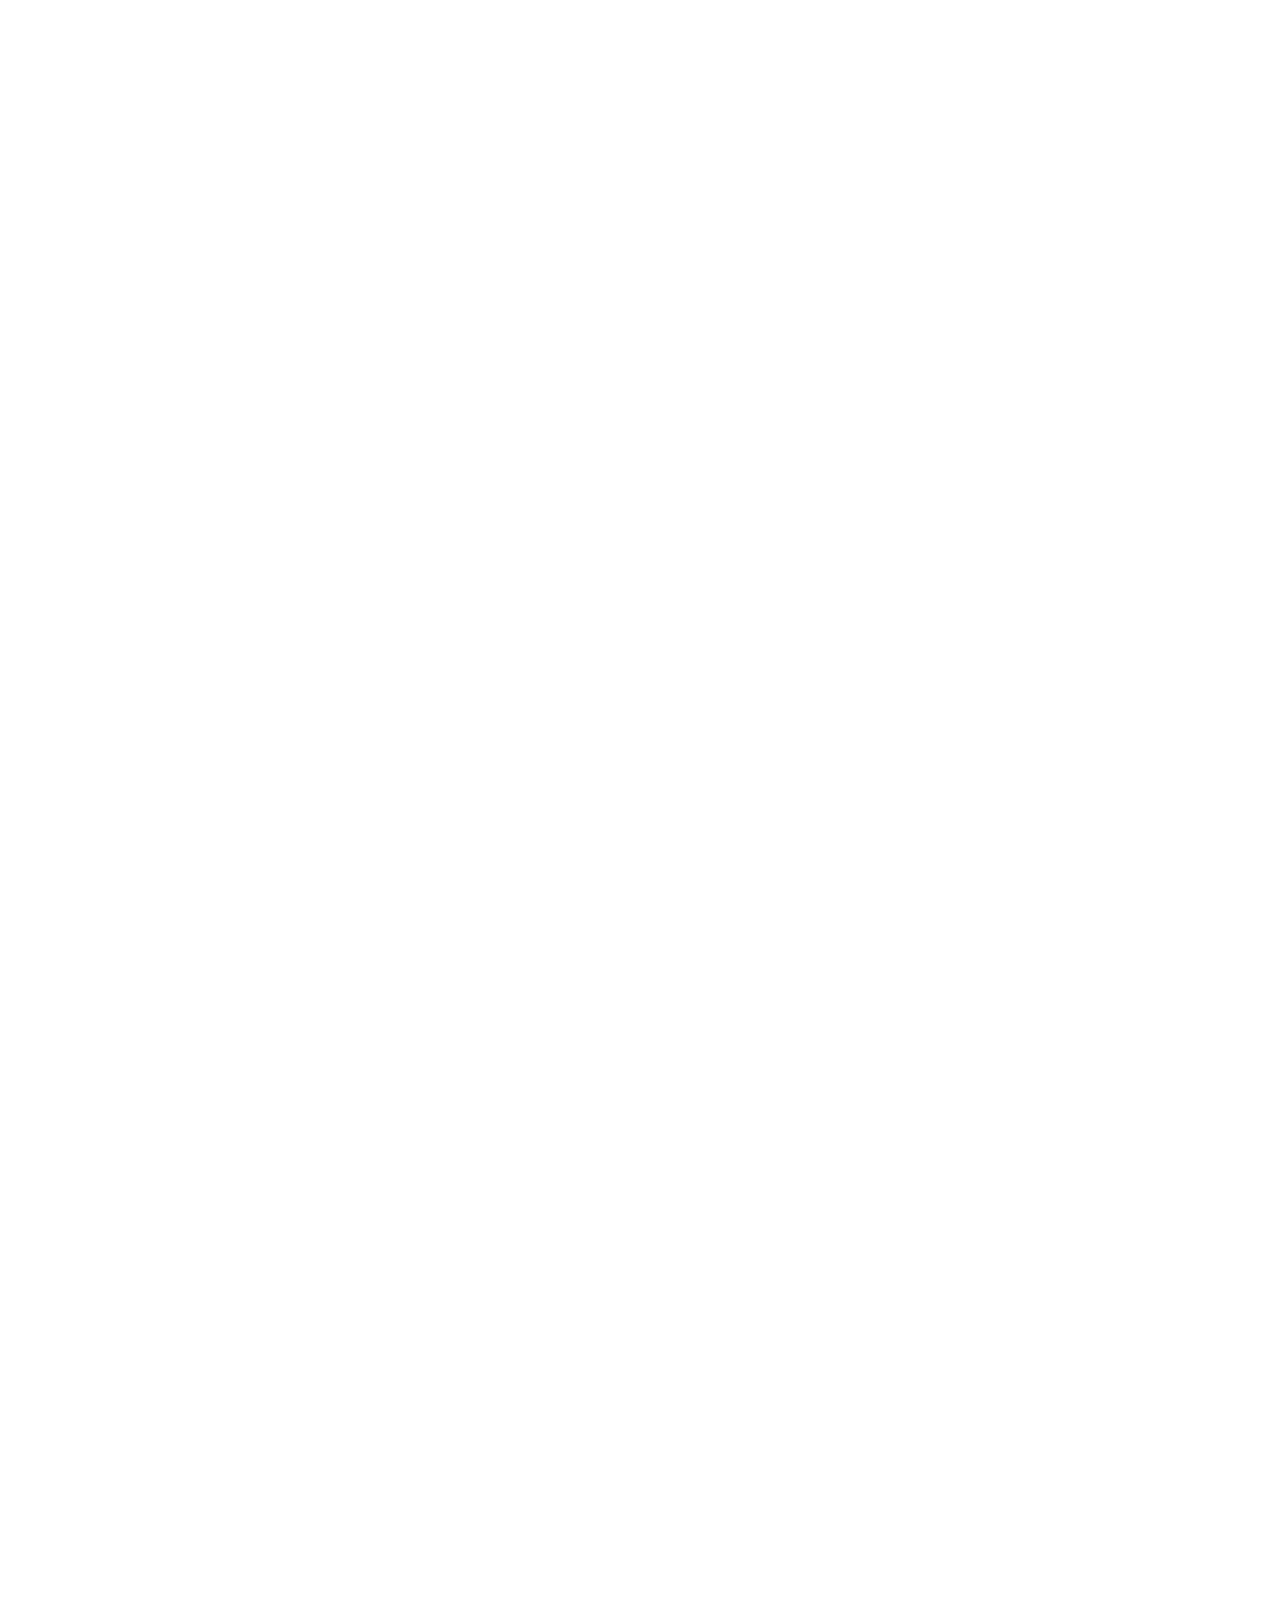
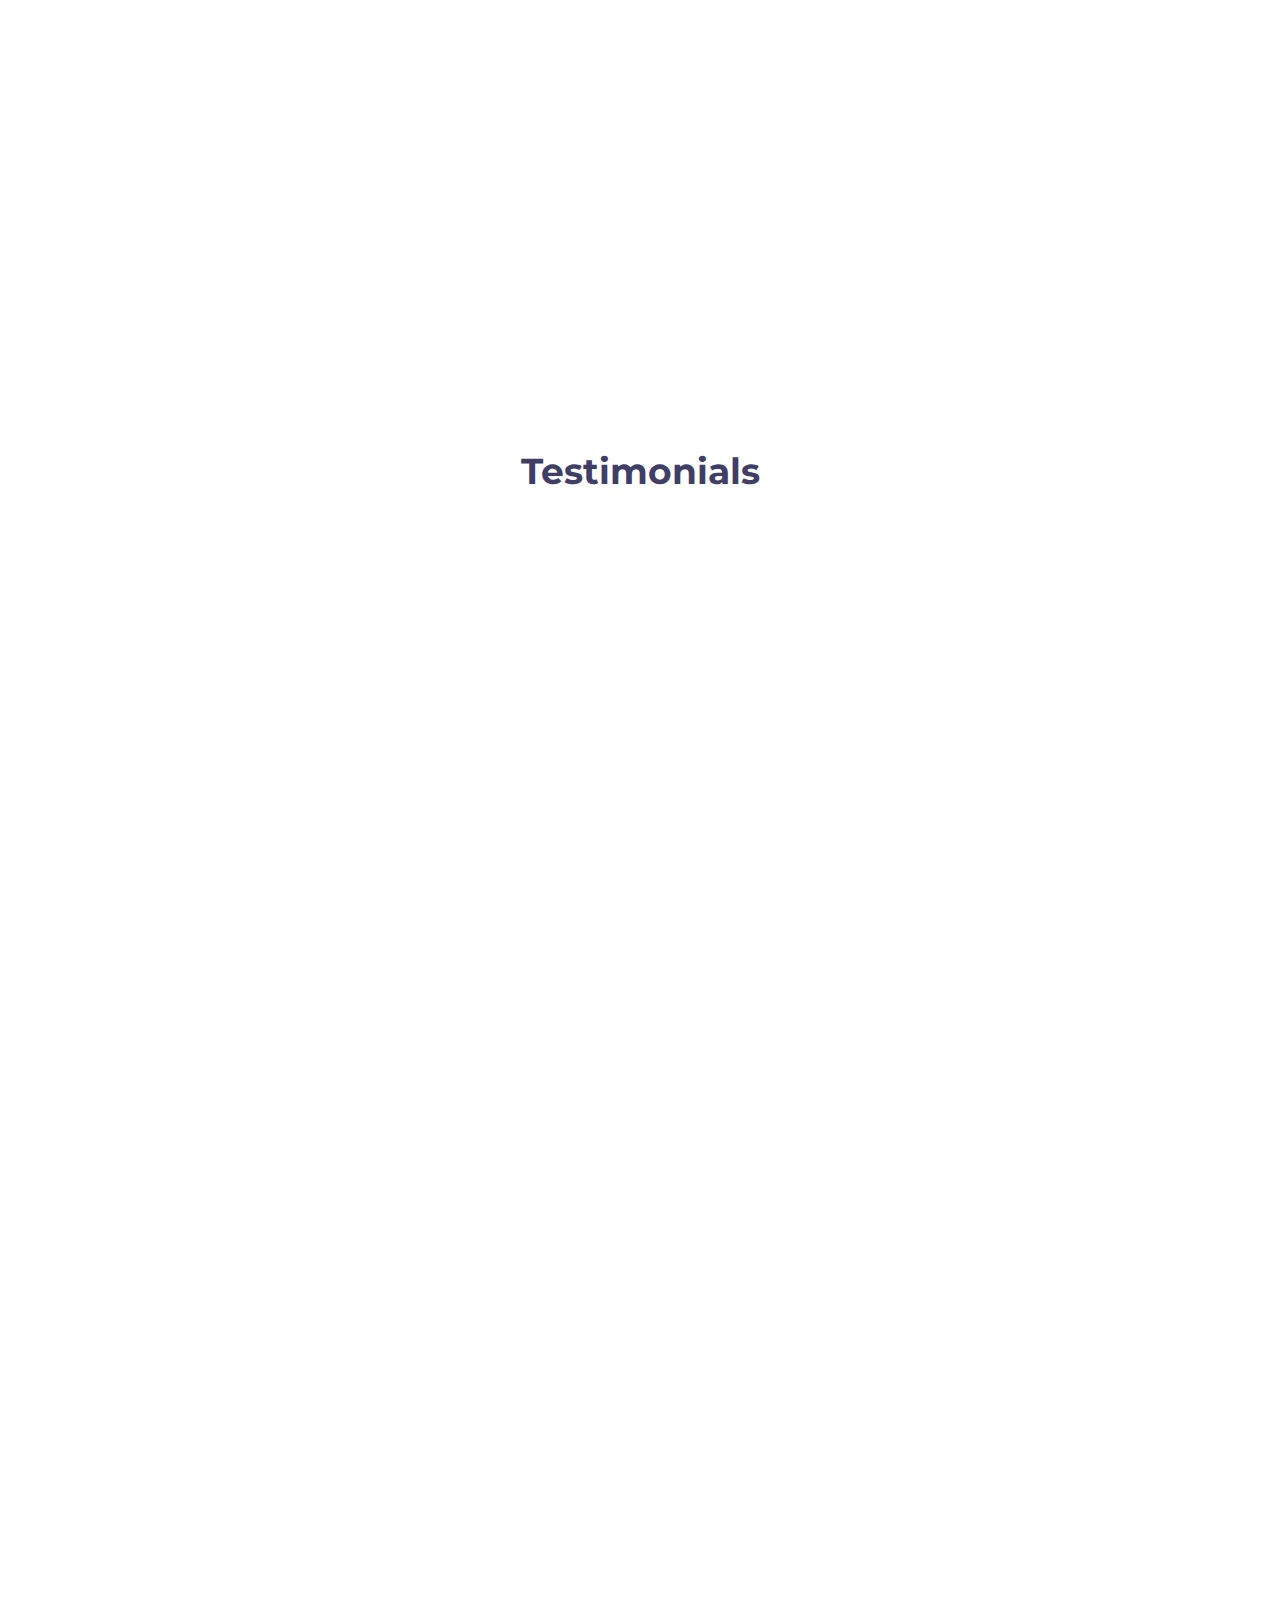
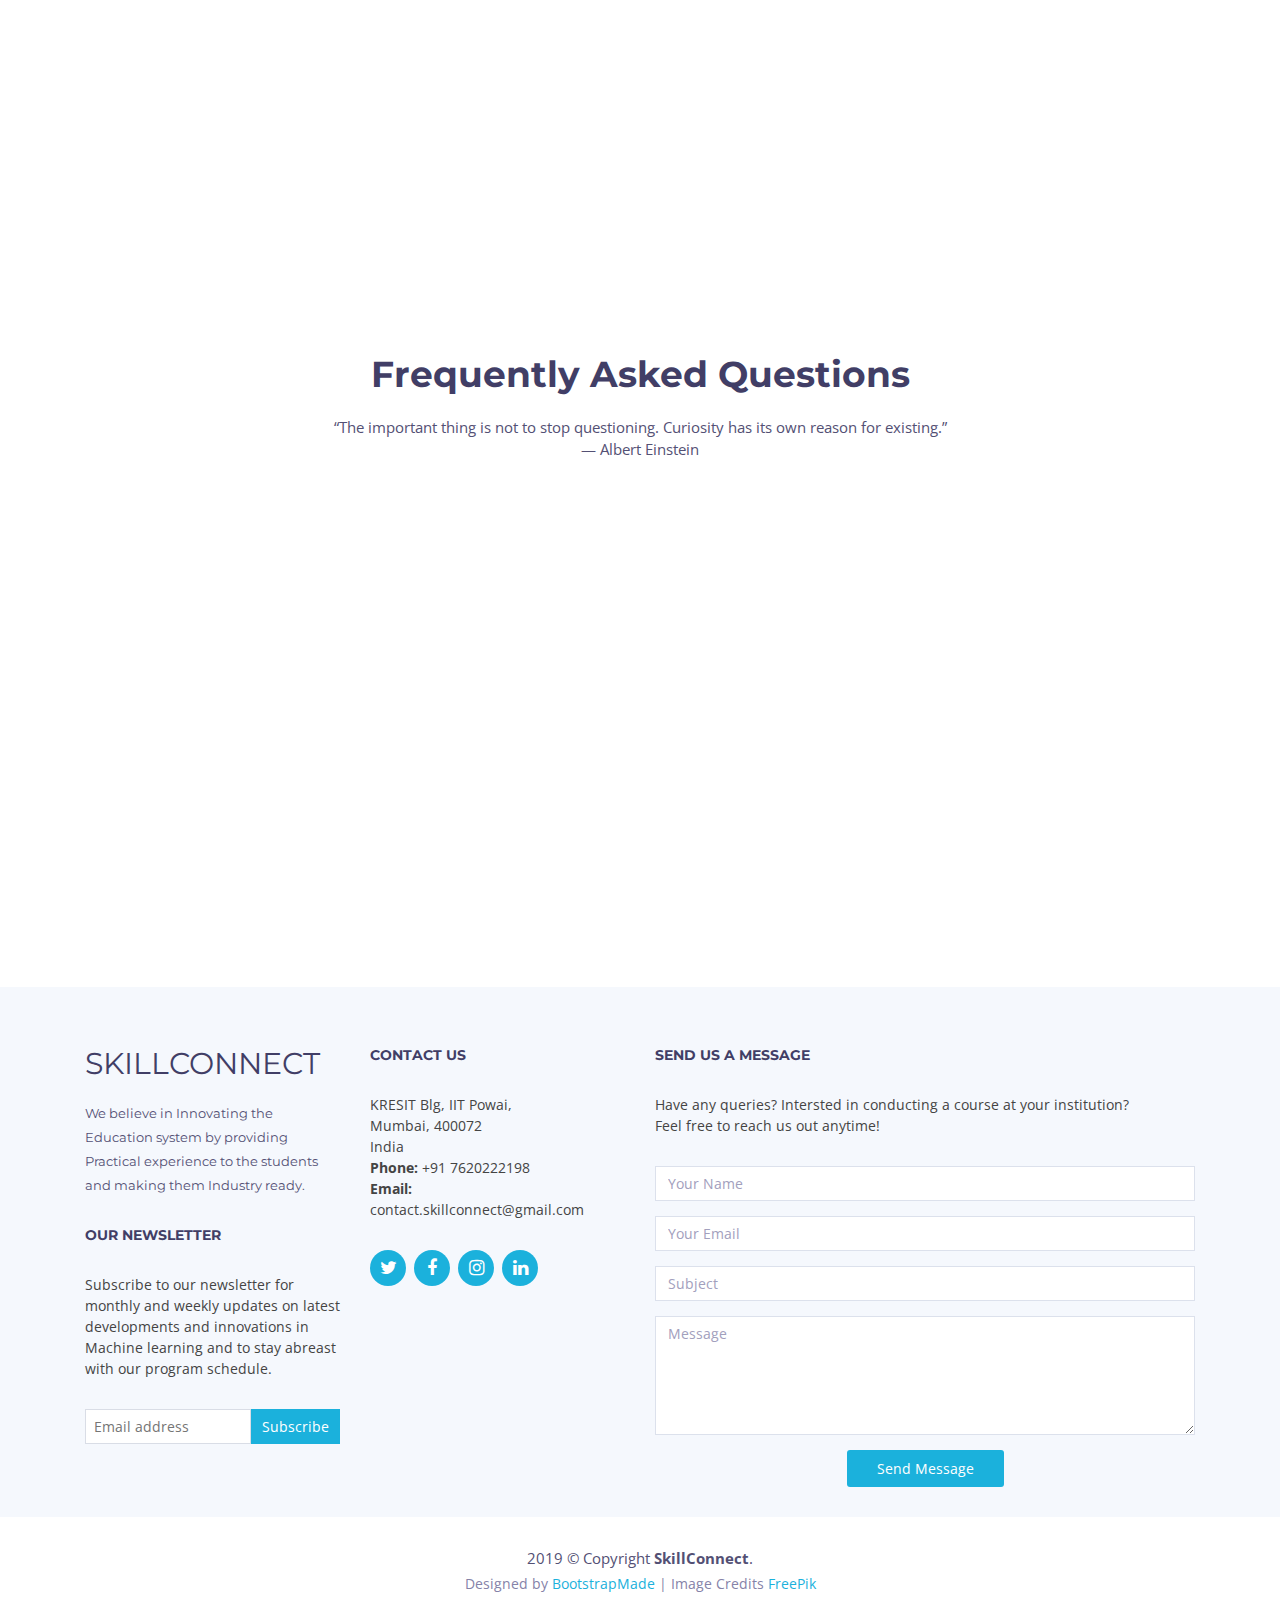
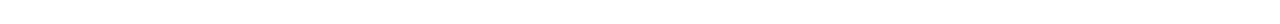
==== commit bc544849: "comment" ====
--- a/index.html
+++ b/index.html
@@ -623,7 +623,7 @@
                       Mumbai, 400072<br>
                       India<br>
                       <strong>Phone:</strong> +91 7620222198<br>
-                      <strong>Email:</strong> skillconnect@gmail.com<br>
+                      <strong>Email:</strong> contact.skillconnect@gmail.com<br>
                     </p>
                   </div>
 
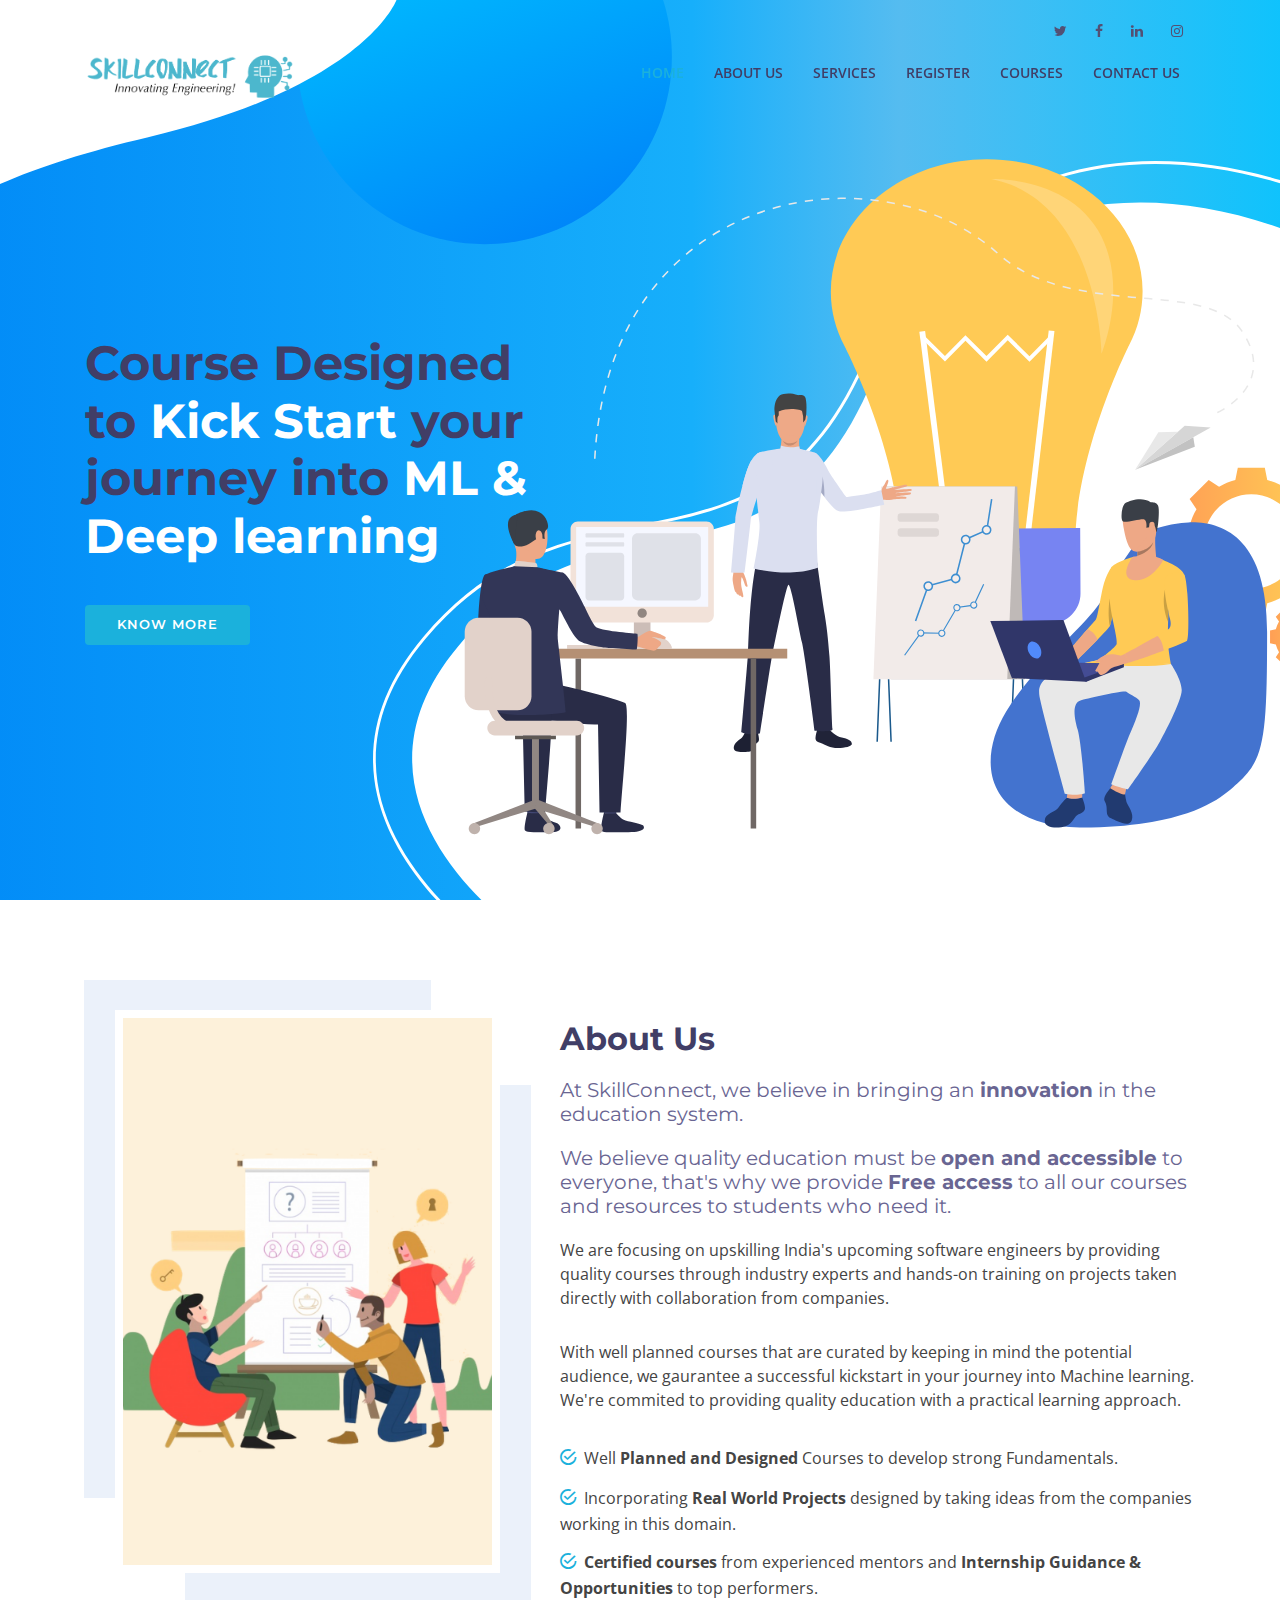
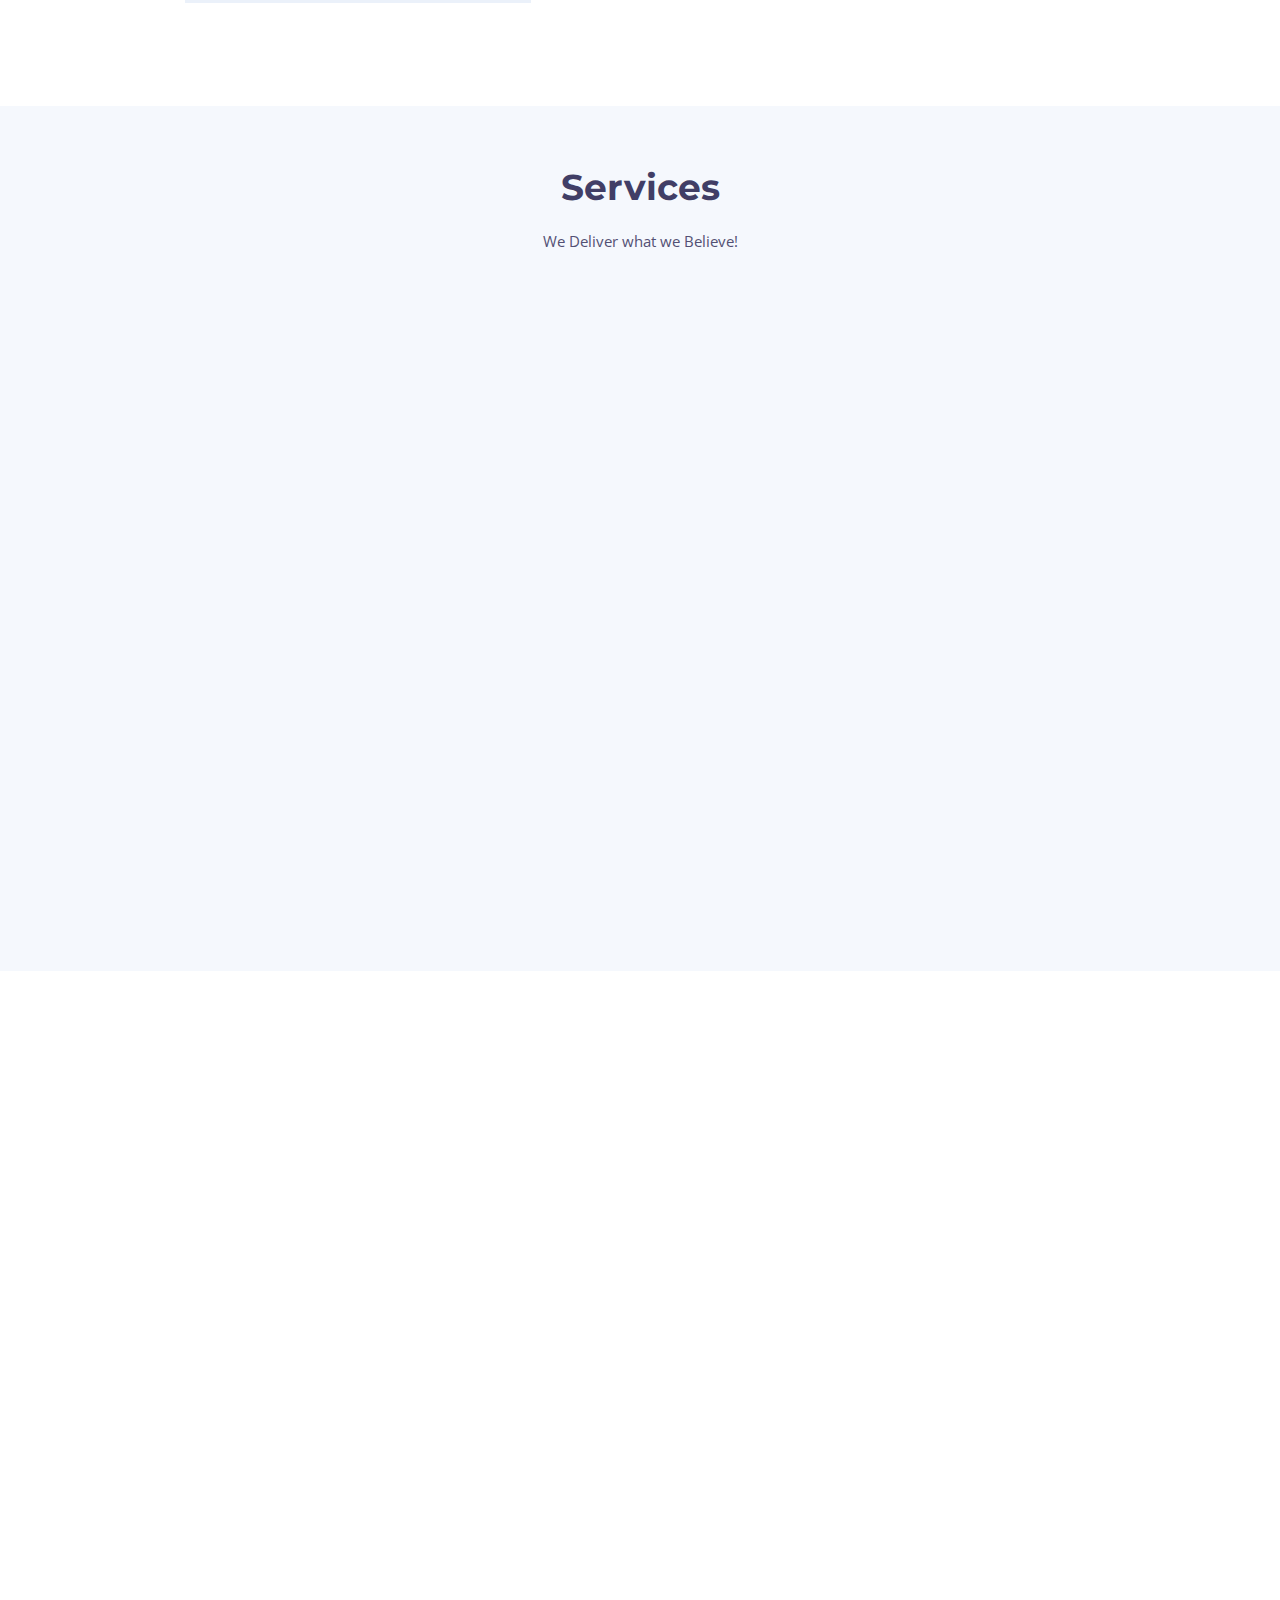
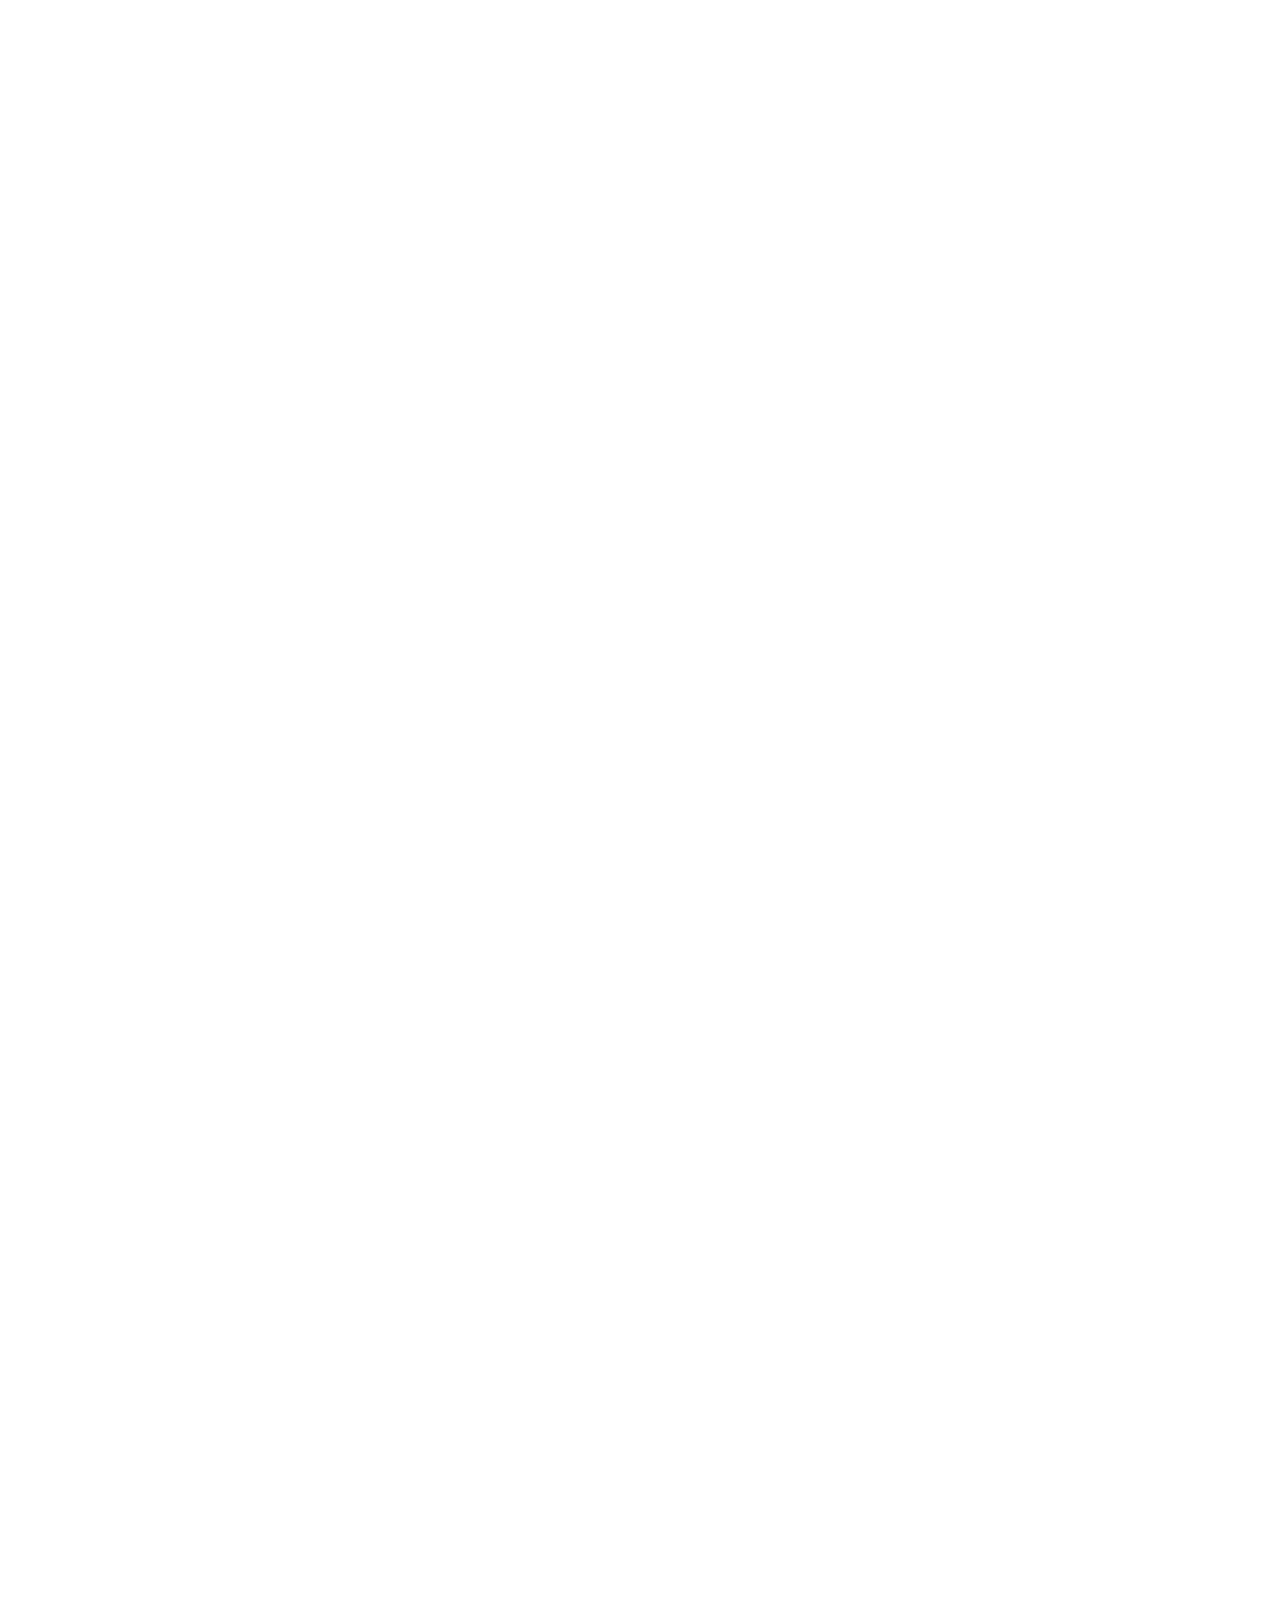
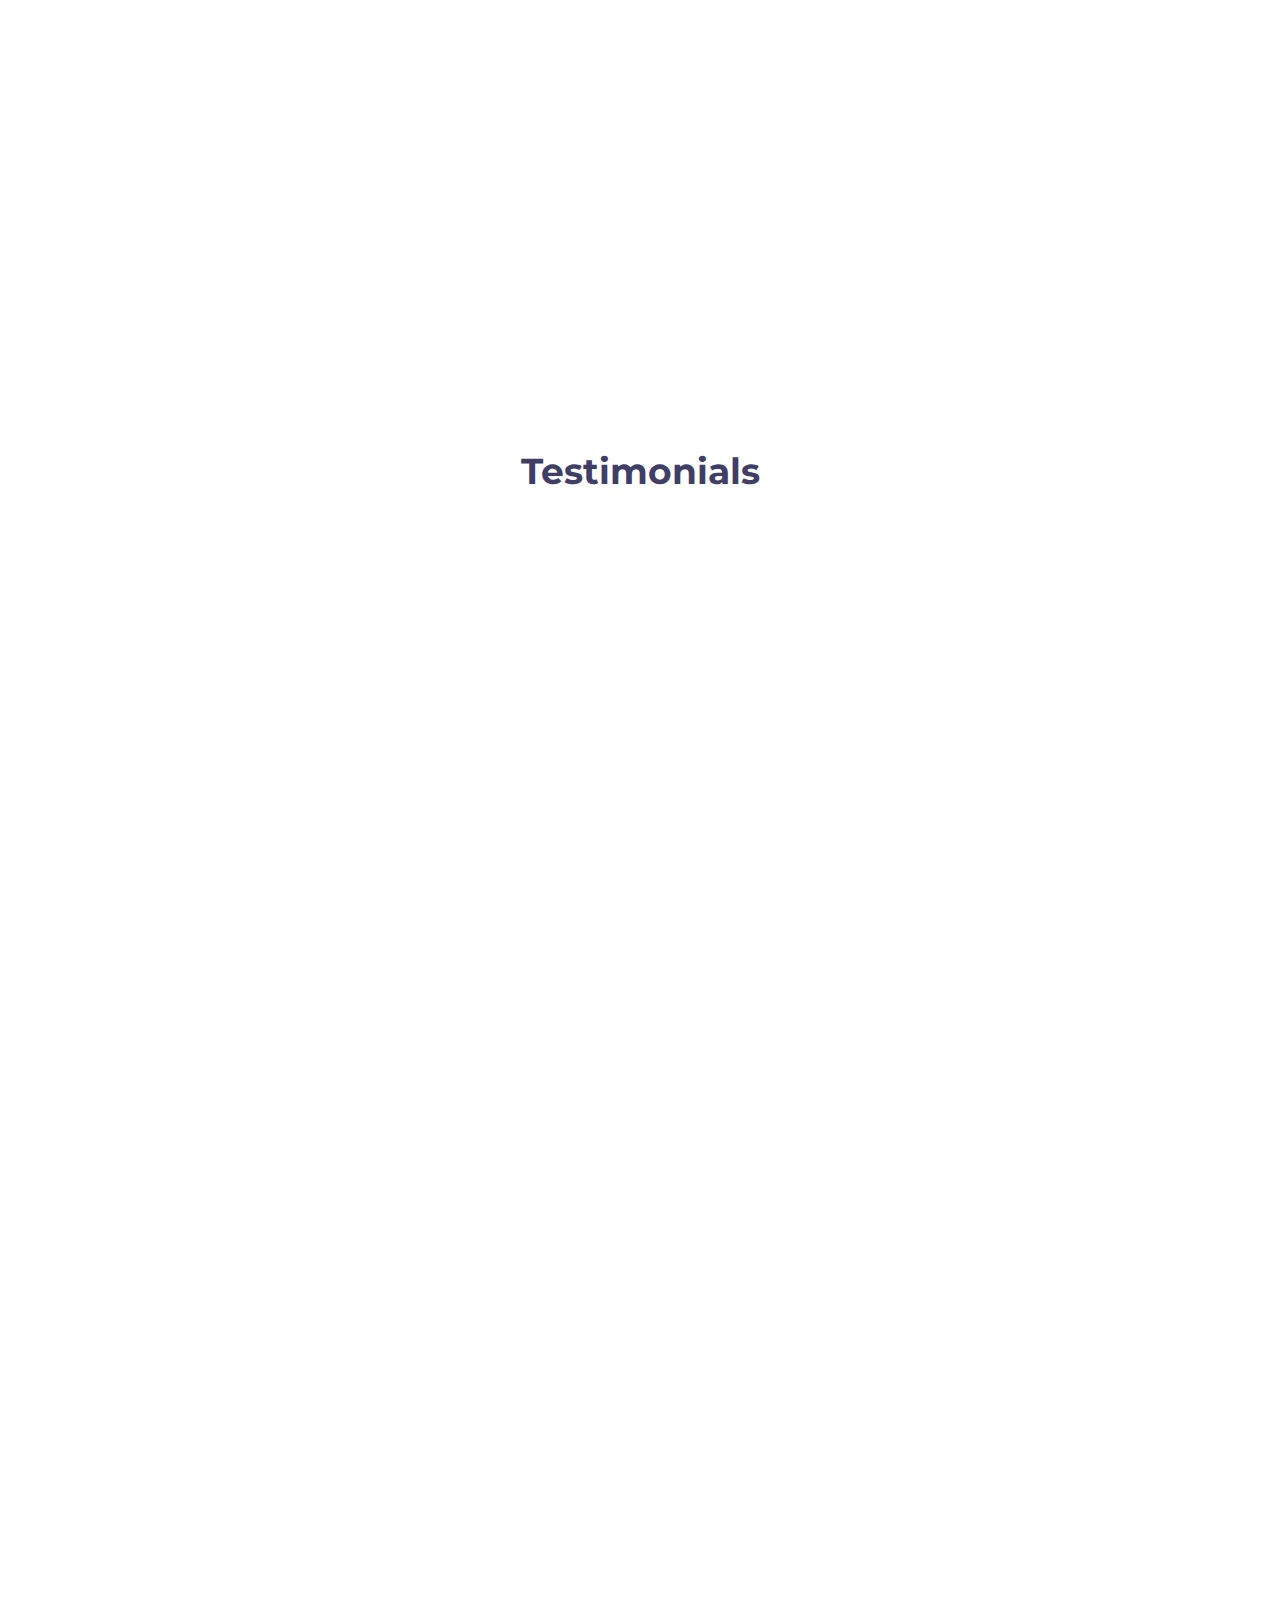
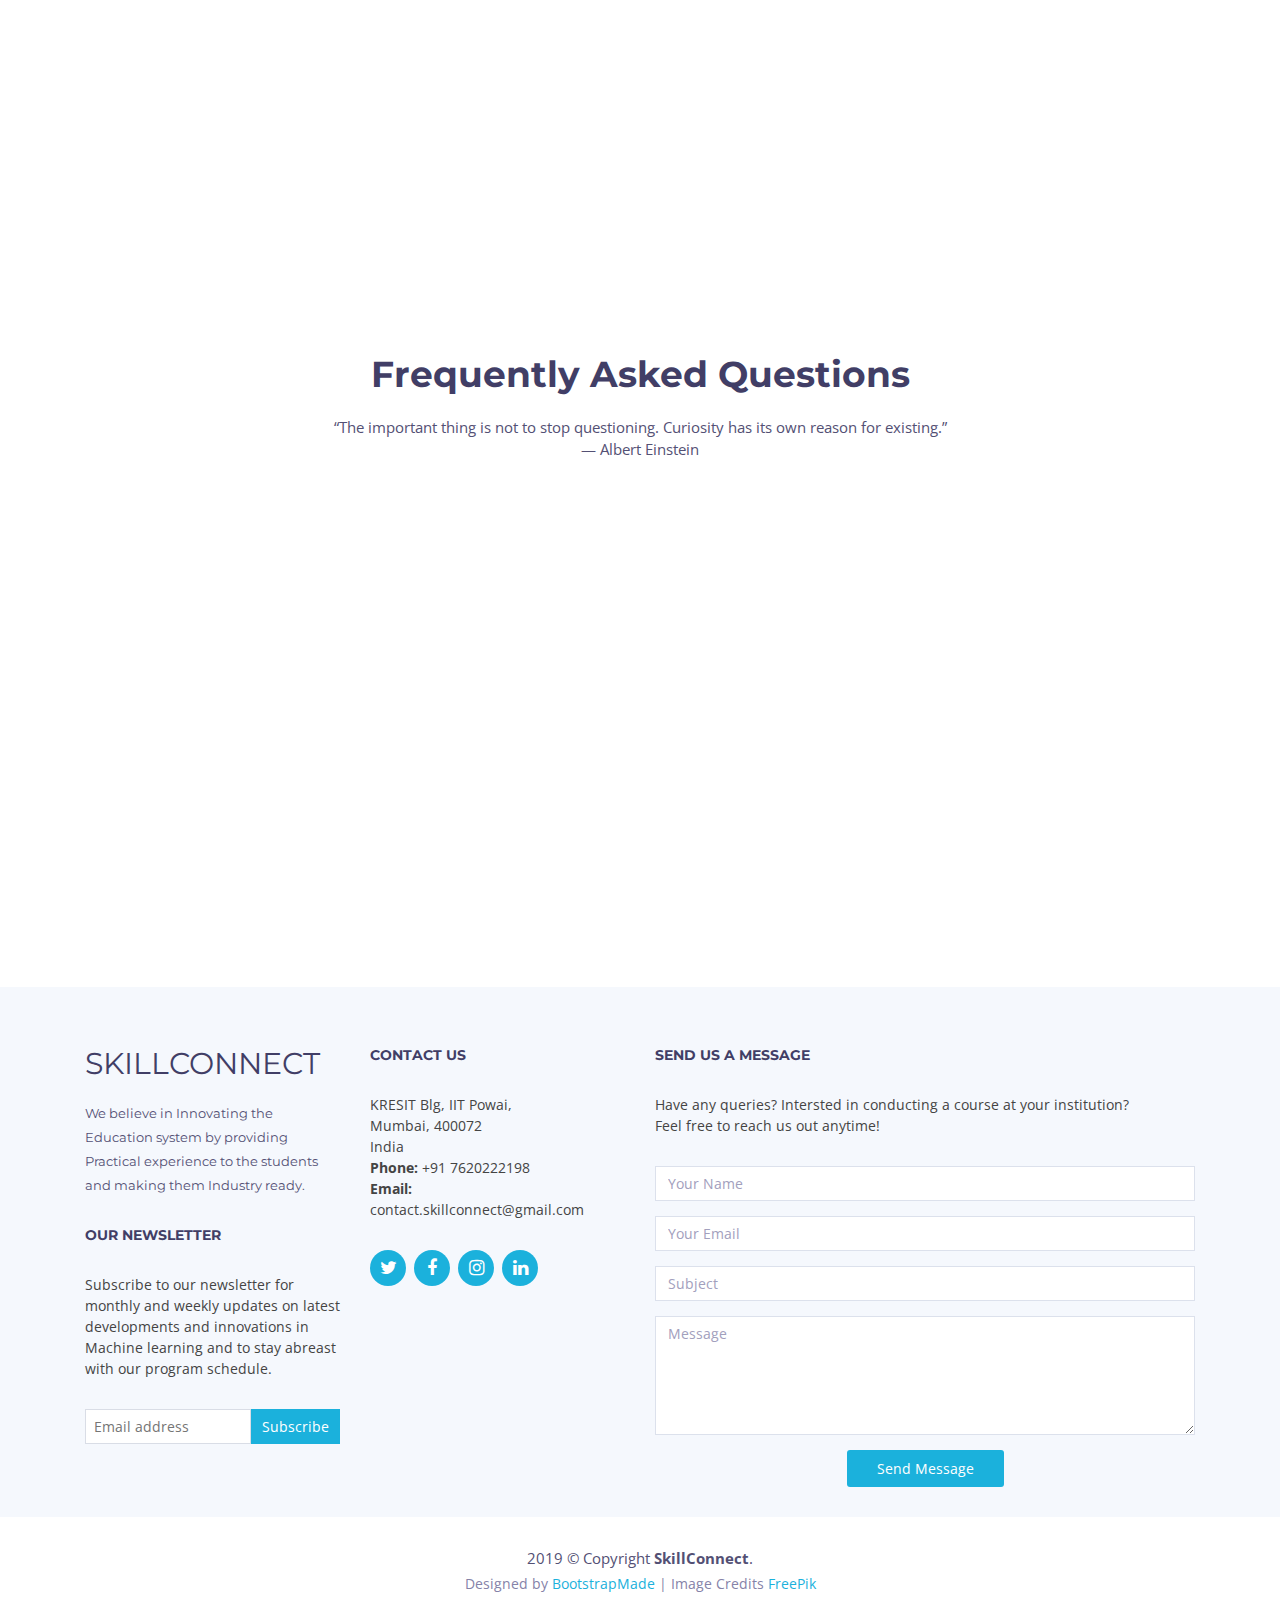
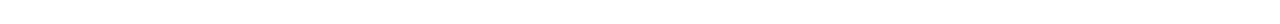
==== commit 61befa8f: "form submission" ====
--- a/index.html
+++ b/index.html
@@ -60,23 +60,7 @@
           <li class="active"><a href="#intro">Home</a></li>
           <li><a href="#about">About Us</a></li>
           <li><a href="#services">Services</a></li>
-          <li class="drop-down"><a href="">Drop Down</a>
-            <ul>
-              <li><a href="#">Drop Down 1</a></li>
-              <li class="drop-down"><a href="#">Drop Down 2</a>
-                <ul>
-                  <li><a href="#">Deep Drop Down 1</a></li>
-                  <li><a href="#">Deep Drop Down 2</a></li>
-                  <li><a href="#">Deep Drop Down 3</a></li>
-                  <li><a href="#">Deep Drop Down 4</a></li>
-                  <li><a href="#">Deep Drop Down 5</a></li>
-                </ul>
-              </li>
-              <li><a href="#">Drop Down 3</a></li>
-              <li><a href="#">Drop Down 4</a></li>
-              <li><a href="#">Drop Down 5</a></li>
-            </ul>
-          </li>
+          <li><a href="https://skillconnect.github.io/register">Register</a></li>
           <li><a href="#pricing">Courses</a></li>
           <li><a href="#footer">Contact Us</a></li>
         </ul>
@@ -294,7 +278,7 @@
             <p class="cta-text">Do you wish to enter the realm of Artificial Intelligence, but don't know exactly where to start?<br>SkillConnect, brings to you two day intensive AI: Deep Learning program. This program will help you to kick start a career in the field of Artificial Intelligence. Starting right from scratch, we will cover every single topic in deep learning that you've been hearing since a long time.</p>
           </div>
           <div class="col-lg-3 cta-btn-container text-center">
-            <a class="cta-btn align-middle" href="#">Register Now</a>
+            <a class="cta-btn align-middle" href="href="https://skillconnect.github.io/register"">Register Now</a>
           </div>
         </div>
 
@@ -646,29 +630,33 @@
 
               <h4>Send us a message</h4>
               <p>Have any queries? Intersted in conducting a course at your institution?<br>Feel free to reach us out anytime!</p>
-              <form action="" method="post" role="form" class="contactForm">
+              <form enctype="text/plain" action="https://docs.google.com/forms/d/e/1FAIpQLSdSsCXjtfr0zMlzo34kw4w3u20NpBoYHsX1QhcvHxtUnQLwnQ/formResponse?" target="hidden_iframe" onsubmit="func()">
                 <div class="form-group">
-                  <input type="text" name="name" class="form-control" id="name" placeholder="Your Name" data-rule="minlen:4" data-msg="Please enter at least 4 chars" />
+                  <input type="text" name="entry.1441298231" class="form-control" id="entry.1441298231" placeholder="Your Name" data-rule="minlen:4" data-msg="Please enter at least 4 chars" />
                   <div class="validation"></div>
                 </div>
                 <div class="form-group">
-                  <input type="email" class="form-control" name="email" id="email" placeholder="Your Email" data-rule="email" data-msg="Please enter a valid email" />
+                  <input type="email" class="form-control" name="entry.1980899604" id="entry.1980899604" placeholder="Your Email" data-rule="email" data-msg="Please enter a valid email" />
                   <div class="validation"></div>
                 </div>
                 <div class="form-group">
-                  <input type="text" class="form-control" name="subject" id="subject" placeholder="Subject" data-rule="minlen:4" data-msg="Please enter at least 8 chars of subject" />
+                  <input type="text" class="form-control" name="entry.1653458490" id="entry.1653458490" placeholder="Subject" data-rule="minlen:4" data-msg="Please enter at least 8 chars of subject" />
                   <div class="validation"></div>
                 </div>
                 <div class="form-group">
-                  <textarea class="form-control" name="message" rows="5" data-rule="required" data-msg="Please write something for us" placeholder="Message"></textarea>
+                  <textarea class="form-control" name="entry.2095864683" id="entry.2095864683" rows="5" data-rule="required" data-msg="Please write something for us" placeholder="Message"></textarea>
                   <div class="validation"></div>
                 </div>
 
-                <div id="sendmessage">Your message has been sent. Thank you!</div>
-                <div id="errormessage"></div>
-
                 <div class="text-center"><button type="submit" title="Send Message">Send Message</button></div>
               </form>
+              <iframe name="hidden_iframe" style="display:none;"></iframe>
+              <script type="text/javascript">
+                function func(){
+                  alert("Your message has been sent. Thank you!")
+                  location.href = "https://skillconnect.github.io/#footer"
+                }
+              </script>
             </div>
 
           </div>
@@ -685,20 +673,14 @@
         2019 &copy; Copyright <strong>SkillConnect</strong>.
       </div>
       <div class="credits">
-        <!--
-          All the links in the footer should remain intact.
-          You can delete the links only if you purchased the pro version.
-          Licensing information: https://bootstrapmade.com/license/
-          Purchase the pro version with working PHP/AJAX contact form: https://bootstrapmade.com/buy/?theme=Rapid
-        -->
-        Designed by <a>BootstrapMade</a> | Image Credits <a>FreePik</a>
+        Designed by <a href="https://bootstrapmade.com/" target="_blank">BootstrapMade</a> | Image Credits <a href="https://www.freepik.com/" target="_blank">FreePik</a>
       </div>
     </div>
   </footer><!-- #footer -->
 
   <a href="#" class="back-to-top"><i class="fa fa-chevron-up"></i></a>
   <!-- Uncomment below i you want to use a preloader -->
-  <!-- <div id="preloader"></div> -->
+  <div id="preloader"></div>
 
   <!-- JavaScript Libraries -->
   <script src="lib/jquery/jquery.min.js"></script>
@@ -713,7 +695,7 @@
   <script src="lib/isotope/isotope.pkgd.min.js"></script>
   <script src="lib/lightbox/js/lightbox.min.js"></script>
   <!-- Contact Form JavaScript File -->
-  <script src="contactform/contactform.js"></script>
+  <!-- <script src="contactform/contactform.js"></script> -->
 
   <!-- Template Main Javascript File -->
   <script src="js/main.js"></script>
